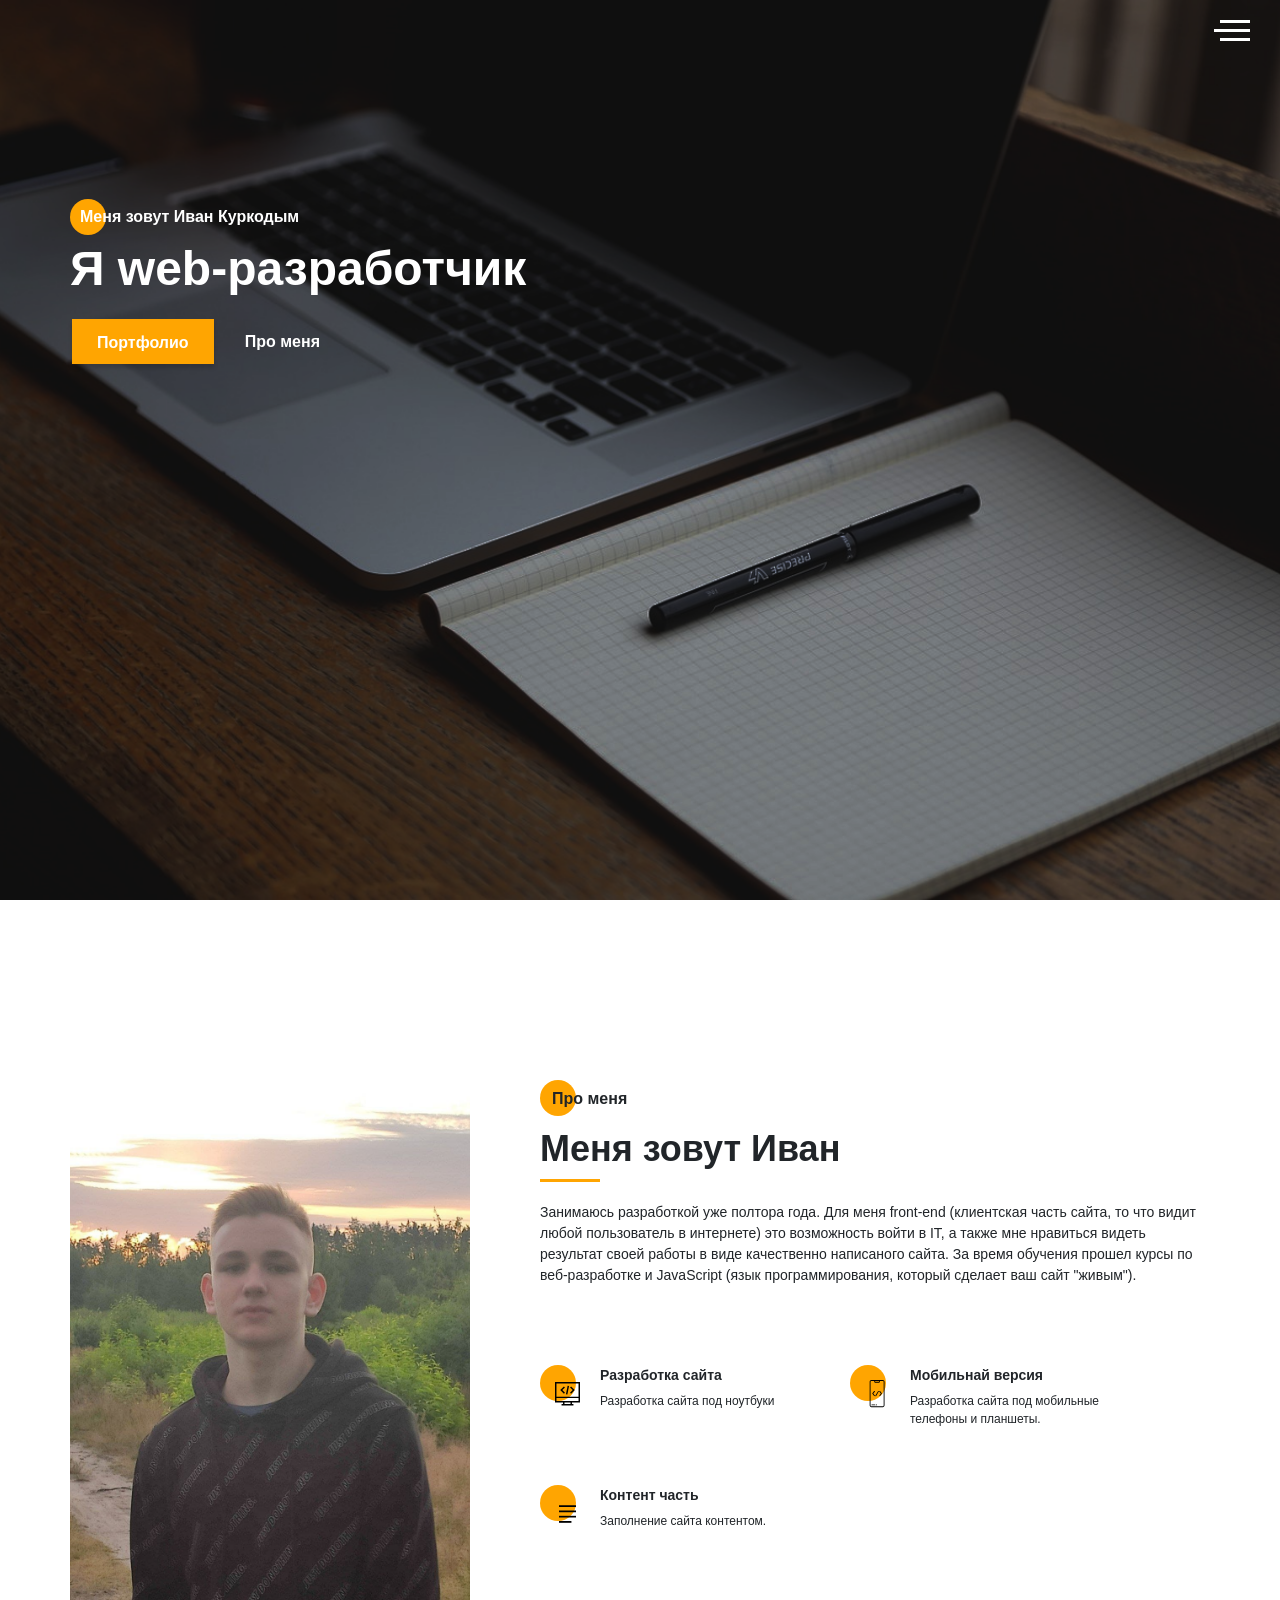
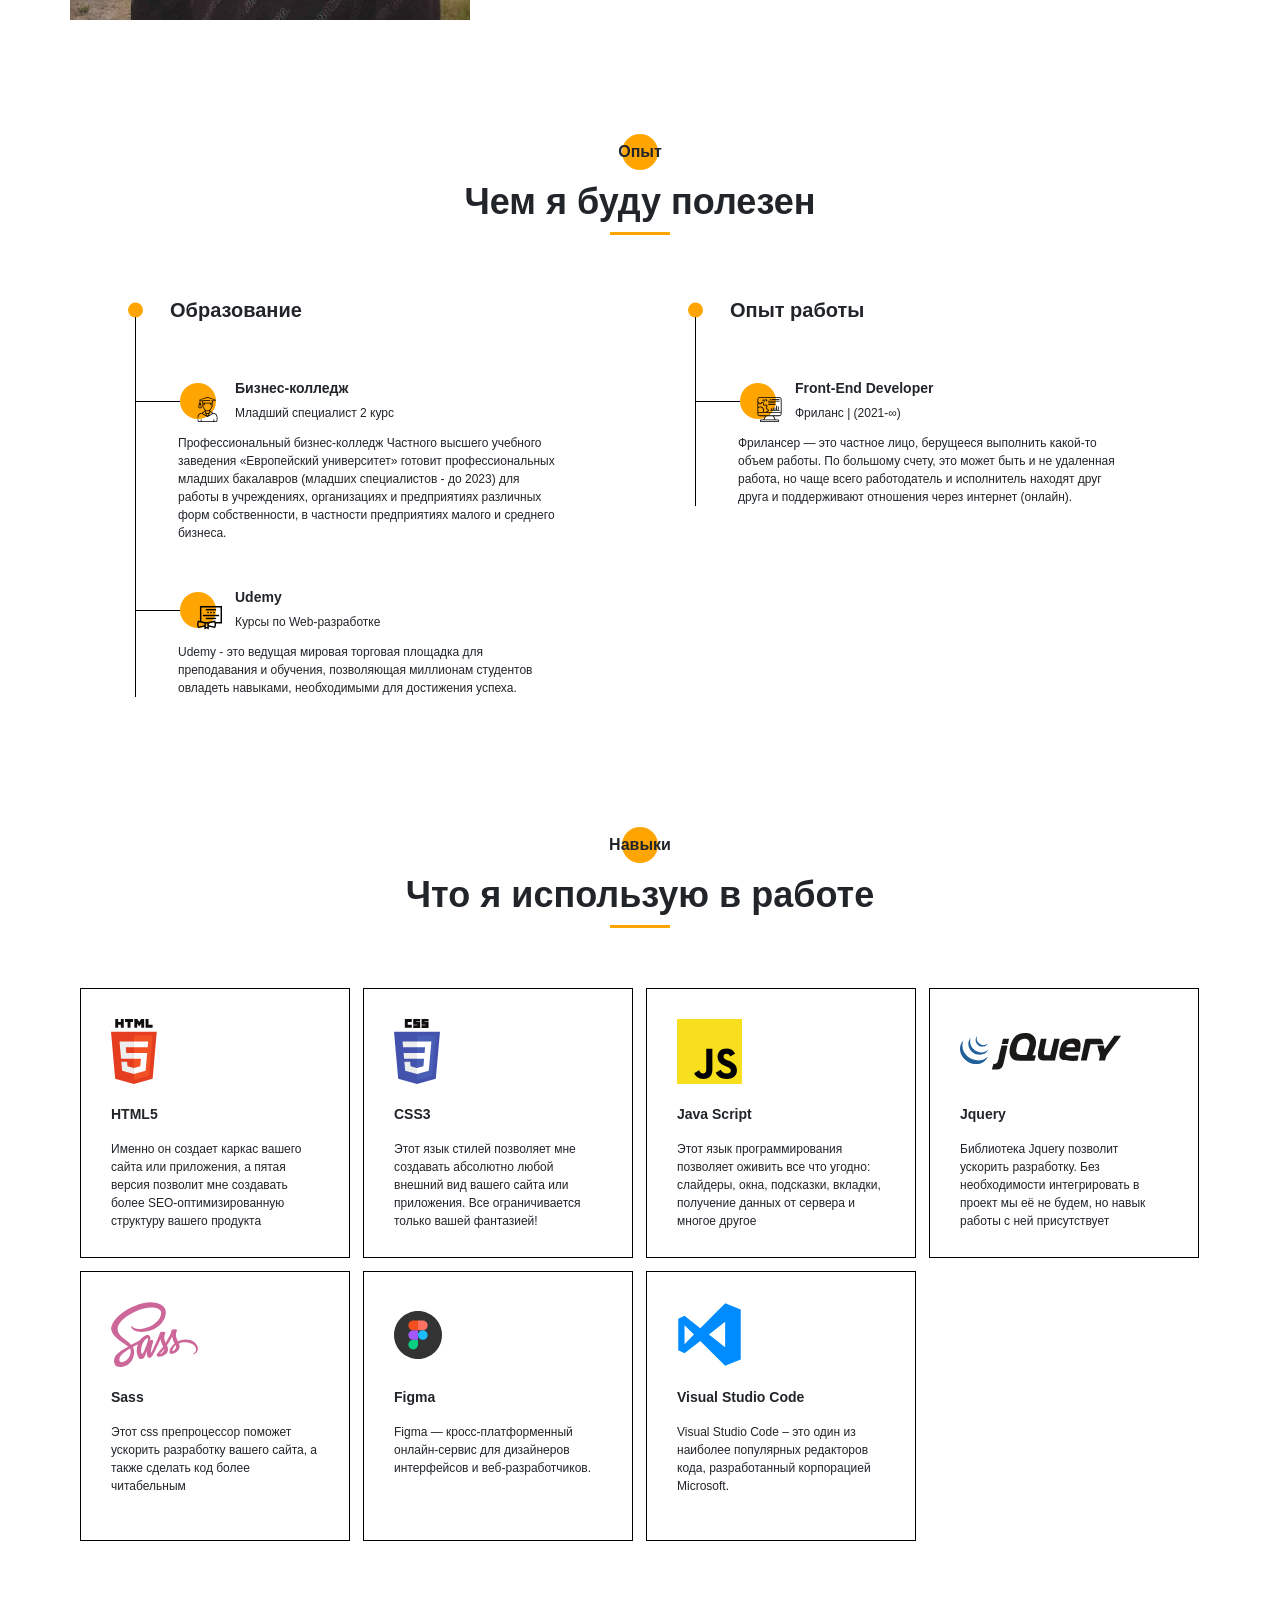
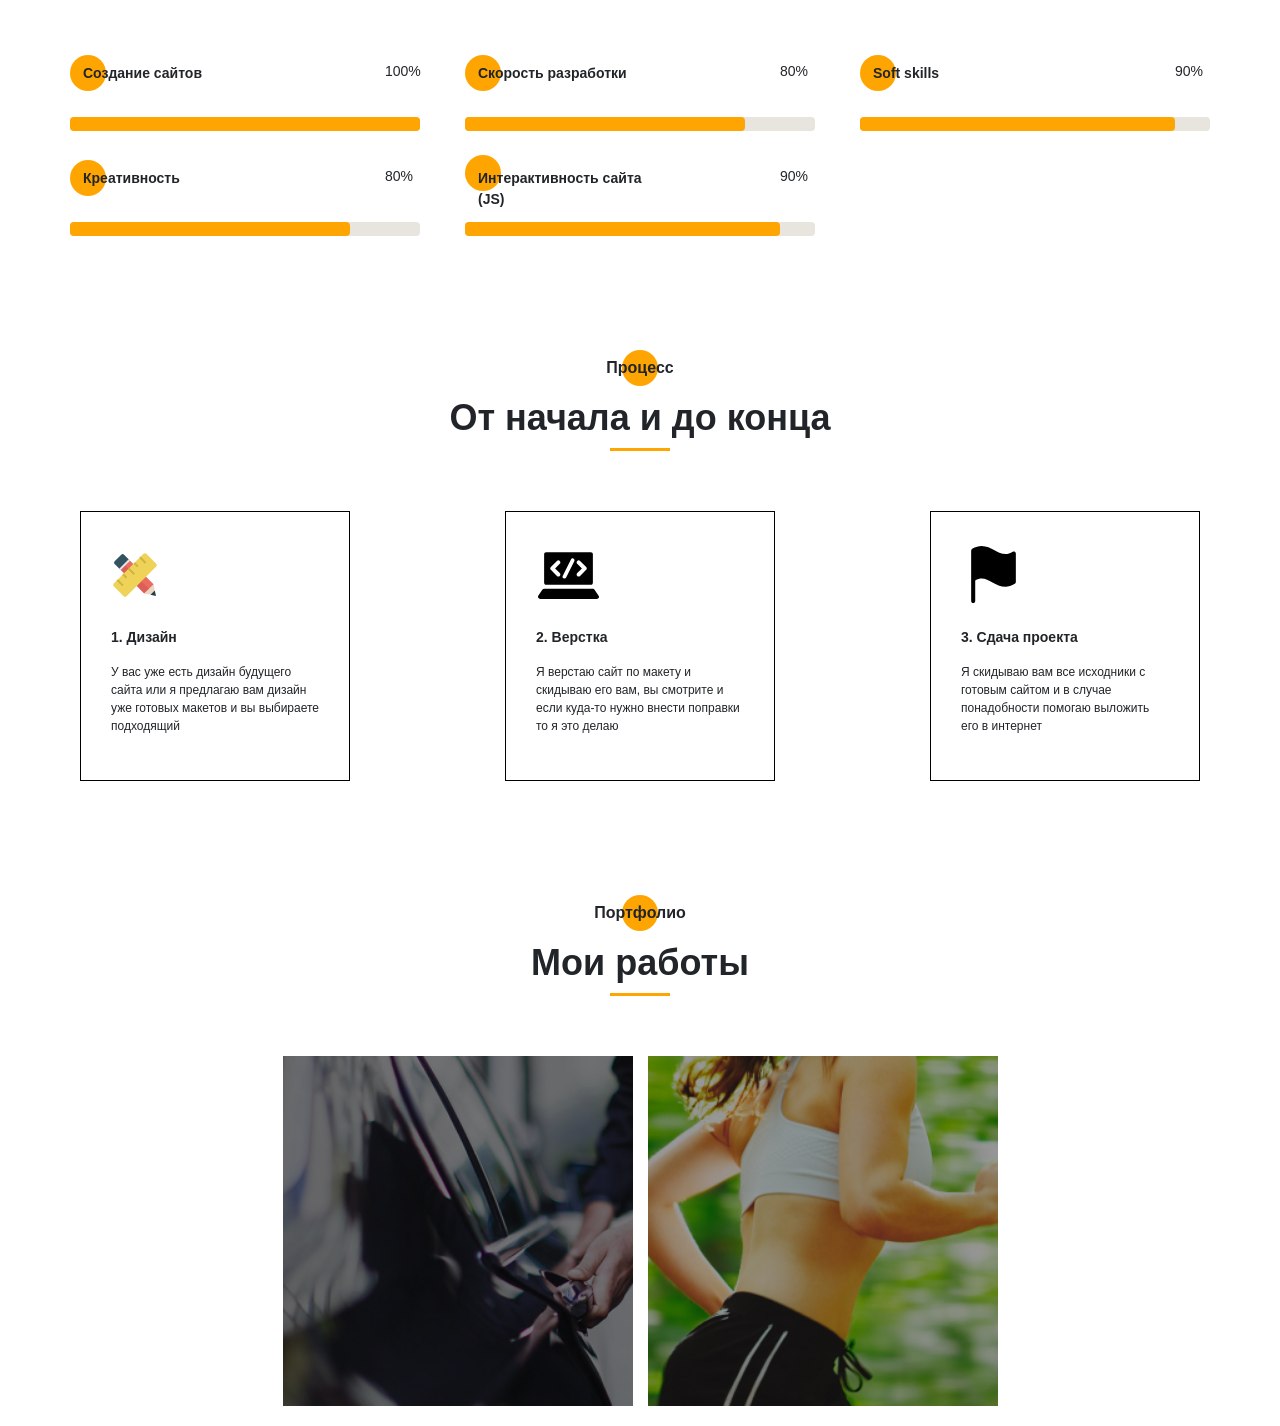
==== index.html @ 263c932f "first commit" ====
<!DOCTYPE html><html lang="ru"><head><meta charset="UTF-8"><meta name="viewport" content="width=device-width,initial-scale=1"><meta http-equiv="X-UA-Compatible" content="ie=edge"><title>Portfolio</title><meta name="title" content="Мое портфолио"><meta name="description" content="Здесь вы сможете ознакомиться с моими работами и узнать больше обо мне"><!-- Open Graph / Facebook --><!-- <meta property="og:type" content="website">
    <meta property="og:url" content="https://metatags.io/">
    <meta property="og:title" content="Мое портфолио">
    <meta property="og:description" content="Здесь вы сможете ознакомиться с моими работами и узнать больше обо мне">
    <meta property="og:image" content="https://metatags.io/assets/meta-tags-16a33a6a8531e519cc0936fbba0ad904e52d35f34a46c97a2c9f6f7dd7d336f2.png"> --><!-- Twitter --><!-- <meta property="twitter:card" content="summary_large_image">
    <meta property="twitter:url" content="https://metatags.io/">
    <meta property="twitter:title" content="Мое портфолио">
    <meta property="twitter:description" content="Здесь вы сможете ознакомиться с моими работами и узнать больше обо мне">
    <meta property="twitter:image" content="https://metatags.io/assets/meta-tags-16a33a6a8531e519cc0936fbba0ad904e52d35f34a46c97a2c9f6f7dd7d336f2.png"> --><!-- Favicon  --><!-- <link rel="apple-touch-icon" sizes="57x57" href="icons/favicon//apple-icon-57x57.png">
    <link rel="apple-touch-icon" sizes="60x60" href="icons/favicon//apple-icon-60x60.png">
    <link rel="apple-touch-icon" sizes="72x72" href="icons/favicon//apple-icon-72x72.png">
    <link rel="apple-touch-icon" sizes="76x76" href="icons/favicon//apple-icon-76x76.png">
    <link rel="apple-touch-icon" sizes="114x114" href="icons/favicon//apple-icon-114x114.png">
    <link rel="apple-touch-icon" sizes="120x120" href="icons/favicon//apple-icon-120x120.png">
    <link rel="apple-touch-icon" sizes="144x144" href="icons/favicon//apple-icon-144x144.png">
    <link rel="apple-touch-icon" sizes="152x152" href="icons/favicon//apple-icon-152x152.png">
    <link rel="apple-touch-icon" sizes="180x180" href="icons/favicon//apple-icon-180x180.png">
    <link rel="icon" type="image/png" sizes="192x192"  href="icons/favicon//android-icon-192x192.png">
    <link rel="icon" type="image/png" sizes="32x32" href="icons/favicon//favicon-32x32.png">
    <link rel="icon" type="image/png" sizes="96x96" href="icons/favicon//favicon-96x96.png">
    <link rel="icon" type="image/png" sizes="16x16" href="icons/favicon//favicon-16x16.png">
    <link rel="manifest" href="icons/favicon//manifest.json">
    <meta name="msapplication-TileColor" content="#ffffff">
    <meta name="msapplication-TileImage" content="icons/favicon//ms-icon-144x144.png">
    <meta name="theme-color" content="#ffffff"> --><link rel="stylesheet" href="css/style.min.css"></head><body><aside class="sidepanel"><a href="tg://resolve?domain=Vanyabr" class="sidepanel__link"><img src="icons/social/telegram.svg" alt="telegram"></a><a href="https://www.instagram.com/vanyakurkodim/" class="sidepanel__link"><img src="icons/social/instagram_straight.svg" alt="instagram"></a><a href="https://github.com/vanyakurkodym" class="sidepanel__link"><img src="icons/social/github_straight.svg" alt="github"></a><div class="sidepanel__divider"></div><div class="sidepanel__text"><span>Социальные сети</span></div></aside><div class="menu"><div class="menu__block"><div class="menu__close"><svg width="29" height="30" viewBox="0 0 29 30" fill="none" xmlns="http://www.w3.org/2000/svg"><path d="M17.1568 14.5231L28.4489 3.23075C29.1837 2.49623 29.1837 1.30861 28.4489 0.574085C27.7144 -0.160437 26.5267 -0.160437 25.7922 0.574085L14.4998 11.8665L3.20781 0.574085C2.47295 -0.160437 1.28567 -0.160437 0.551149 0.574085C-0.183716 1.30861 -0.183716 2.49623 0.551149 3.23075L11.8432 14.5231L0.551149 25.8155C-0.183716 26.55 -0.183716 27.7376 0.551149 28.4721C0.917206 28.8385 1.39852 29.0226 1.87948 29.0226C2.36045 29.0226 2.84141 28.8385 3.20781 28.4721L14.4998 17.1798L25.7922 28.4721C26.1586 28.8385 26.6396 29.0226 27.1205 29.0226C27.6015 29.0226 28.0825 28.8385 28.4489 28.4721C29.1837 27.7376 29.1837 26.55 28.4489 25.8155L17.1568 14.5231Z" fill="black"/></svg></div><nav><ul class="menu__list"><li class="menu__link"><a href="#about">ПРО МЕНЯ</a></li><li class="menu__link"><a href="#resume">МОЙ ОПЫТ</a></li><li class="menu__link"><a href="#skills">МОИ НАВЫКИ</a></li><li class="menu__link"><a href="#portfolio">МОИ РАБОТЫ</a></li><li class="menu__link"><a href="#process">ПРОЦЕСС</a></li><!-- <li class="menu__link"><a href="#price">ПРАЙС-ЛИСТ</a></li> --><li class="menu__link"><a href="#contacts">КОНТАКТЫ</a></li></ul></nav><div class="menu__social"><a href="https://github.com/vanyakurkodym"><svg width="30" height="30" viewBox="0 0 20 19" fill="none" xmlns="http://www.w3.org/2000/svg"><path d="M10 0C4.475 0 0 4.36167 0 9.74107C0 14.0457 2.865 17.6962 6.8375 18.9832C7.3375 19.0749 7.52083 18.7734 7.52083 18.5148C7.52083 18.2835 7.5125 17.6706 7.50833 16.8585C4.72667 17.4459 4.14 15.5517 4.14 15.5517C3.685 14.4274 3.0275 14.1267 3.0275 14.1267C2.12167 13.5228 3.0975 13.5352 3.0975 13.5352C4.10167 13.603 4.62917 14.5389 4.62917 14.5389C5.52083 16.0283 6.97 15.5979 7.54167 15.3493C7.63167 14.719 7.88917 14.2903 8.175 14.0466C5.95417 13.8029 3.62 12.9652 3.62 9.23304C3.62 8.16988 4.0075 7.30085 4.64917 6.61934C4.53667 6.37317 4.19917 5.3827 4.73667 4.04116C4.73667 4.04116 5.57417 3.78012 7.48667 5.03988C8.28667 4.82345 9.13667 4.71606 9.98667 4.7111C10.8367 4.71606 11.6867 4.82345 12.4867 5.03988C14.3867 3.78012 15.2242 4.04116 15.2242 4.04116C15.7617 5.3827 15.4242 6.37317 15.3242 6.61934C15.9617 7.30085 16.3492 8.16988 16.3492 9.23304C16.3492 12.9752 14.0117 13.7987 11.7867 14.0383C12.1367 14.3307 12.4617 14.928 12.4617 15.8408C12.4617 17.1444 12.4492 18.1918 12.4492 18.5082C12.4492 18.7635 12.6242 19.0683 13.1367 18.9708C17.1375 17.692 20 14.0391 20 9.74107C20 4.36167 15.5225 0 10 0Z" fill="#212121"/></svg> </a><a href="https://www.instagram.com/vanyakurkodim/"><svg width="30" height="30" viewBox="0 0 20 20" fill="none" xmlns="http://www.w3.org/2000/svg"><path d="M13.7495 0L6.24951 0C2.79826 0 -0.000488281 2.79875 -0.000488281 6.25L-0.000488281 13.75C-0.000488281 17.2013 2.79826 20 6.24951 20L13.7495 20C17.2008 20 19.9995 17.2013 19.9995 13.75L19.9995 6.25C19.9995 2.79875 17.2008 0 13.7495 0ZM18.1245 13.75C18.1245 16.1625 16.162 18.125 13.7495 18.125L6.24951 18.125C3.83701 18.125 1.87451 16.1625 1.87451 13.75L1.87451 6.25C1.87451 3.8375 3.83701 1.875 6.24951 1.875L13.7495 1.875C16.162 1.875 18.1245 3.8375 18.1245 6.25L18.1245 13.75Z" fill="black"/><path d="M9.99951 5C7.23826 5 4.99951 7.23875 4.99951 10C4.99951 12.7613 7.23826 15 9.99951 15C12.7608 15 14.9995 12.7613 14.9995 10C14.9995 7.23875 12.7608 5 9.99951 5ZM9.99951 13.125C8.27701 13.125 6.87451 11.7225 6.87451 10C6.87451 8.27625 8.27701 6.875 9.99951 6.875C11.722 6.875 13.1245 8.27625 13.1245 10C13.1245 11.7225 11.722 13.125 9.99951 13.125Z" fill="black"/><path d="M15.3745 5.29123C15.7425 5.29123 16.0408 4.99295 16.0408 4.62499C16.0408 4.25703 15.7425 3.95874 15.3745 3.95874C15.0065 3.95874 14.7083 4.25703 14.7083 4.62499C14.7083 4.99295 15.0065 5.29123 15.3745 5.29123Z" fill="black"/></svg> </a><a href="tg://resolve?domain=Vanyabr"><img src="icons/social/telegram.svg" alt=""></a></div></div><div class="menu__overlay"></div></div><section class="promo"><div class="hamburger"><span></span> <span class="long"></span> <span></span></div><div class="container"><div class="title title_fz16 promo__subtitle">Меня зовут Иван Куркодым</div><h1 class="title title_fz48 promo__title">Я web-разработчик</h1><div class="promo__btns"><a href="#" class="promo__link btn">Портфолио</a> <a href="#about" class="promo__link">Про меня</a></div></div></section><section class="about wow animate__animated animate__fadeIn animate__slow" id="about"><div class="container"><div class="about__wrapper"><div class="about__photo"><img src="img/me.jpg" alt="photo"></div><div class="about__descr"><h2 class="title title_fz16 about__title">Про меня</h2><div class="title title_fz36 about__subtitle">Меня зовут Иван</div><div class="divider"></div><p class="about__text">Занимаюсь разработкой уже полтора года. Для меня front-end (клиентская часть сайта, то что видит любой пользователь в интернете) это возможность войти в IT, а также мне нравиться видеть результат своей работы в виде качественно написаного сайта. За время обучения прошел курсы по веб-разработке и JavaScript (язык программирования, который сделает ваш сайт "живым").</p></div><div class="about__skills"><div class="about__skills-item"><div class="about__skills-circle"><img src="icons/about_me/web_development.svg" alt="web-dev"></div><div><div class="title title_fz14">Разработка сайта</div><div class="about__skills-text">Разработка сайта под ноутбуки</div></div></div><div class="about__skills-item"><div class="about__skills-circle"><img src="icons/about_me/mobile_dev.svg" alt="mobile-dev"></div><div><div class="title title_fz14">Мобильнай версия</div><div class="about__skills-text">Разработка сайта под мобильные телефоны и планшеты.</div></div></div><div class="about__skills-item"><div class="about__skills-circle"><img src="icons//about_me/text.png" alt="mobile-dev"></div><div><div class="title title_fz14">Контент часть</div><div class="about__skills-text">Заполнение сайта контентом.</div></div></div></div></div></div></section><section class="resume wow animate__animated animate__fadeIn animate__slow" id="resume"><div class="container"><h2 class="title title_fz16 title__section-title">Опыт</h2><div class="title title_fz36 title__section-subtitle">Чем я буду полезен</div><div class="divider"></div><div class="resume__wrapper"><div class="resume__column"><h3 class="title title_fz20 resume__column-title">Образование</h3><ul><li><div class="resume__item"><div class="resume__item-head"><div class="resume__item-icon"><img src="icons/experience/university.svg" alt="university"></div><h4 class="title title_fz14">Бизнес-колледж</h4><div class="resume__item-location">Младший специалист 2 курс</div></div><div class="resume__item-body">Профессиональный бизнес-колледж Частного высшего учебного заведения «Европейский университет» готовит профессиональных младших бакалавров (младших специалистов - до 2023) для работы в учреждениях, организациях и предприятиях различных форм собственности, в частности предприятиях малого и среднего бизнеса.</div></div></li><li><div class="resume__item"><div class="resume__item-head"><div class="resume__item-icon"><img src="icons/experience/courses.svg" alt="courses"></div><h4 class="title title_fz14">Udemy</h4><div class="resume__item-location">Курсы по Web-разработке</div></div><div class="resume__item-body">Udemy - это ведущая мировая торговая площадка для преподавания и обучения, позволяющая миллионам студентов овладеть навыками, необходимыми для достижения успеха.</div></div></li></ul></div><div class="resume__column"><h3 class="title title_fz20 resume__column-title">Опыт работы</h3><ul><li><div class="resume__item"><div class="resume__item-head"><div class="resume__item-icon"><img src="icons/experience/developer.svg" alt="developer"></div><h4 class="title title_fz14">Front-End Developer</h4><div class="resume__item-location">Фриланс | (2021-∞)</div></div><div class="resume__item-body">Фрилансер — это частное лицо, берущееся выполнить какой-то объем работы. По большому счету, это может быть и не удаленная работа, но чаще всего работодатель и исполнитель находят друг друга и поддерживают отношения через интернет (онлайн).</div></div></li><li></li></ul></div></div></div></section><section class="skills" id="skills"><div class="container"><h2 class="title title_fz16 title__section-title">Навыки</h2><div class="title title_fz36 title__section-subtitle">Что я использую в работе</div><div class="divider"></div><div class="skills__items"><div class="skills__item wow animate__animated animate__fadeIn animate__slow"><div class="skills__item-img"><img src="icons/skills/html5.svg" alt="html5"></div><h3 class="title title_fz14">HTML5</h3><p>Именно он создает каркас вашего сайта или приложения, а пятая версия позволит мне создавать более SEO-оптимизированную структуру вашего продукта</p></div><div class="skills__item wow animate__animated animate__fadeIn animate__slow"><div class="skills__item-img"><img src="icons/skills/css3.svg" alt="css3"></div><h3 class="title title_fz14">CSS3</h3><p>Этот язык стилей позволяет мне создавать абсолютно любой внешний вид вашего сайта или приложения. Все ограничивается только вашей фантазией!</p></div><div class="skills__item wow animate__animated animate__fadeIn animate__slow"><div class="skills__item-img"><img src="icons/skills/js.svg" alt="java script"></div><h3 class="title title_fz14">Java Script</h3><p>Этот язык программирования позволяет оживить все что угодно: слайдеры, окна, подсказки, вкладки, получение данных от сервера и многое другое</p></div><div class="skills__item wow animate__animated animate__fadeIn animate__slow"><div class="skills__item-img"><img src="icons/skills/jquery.svg" alt="Jquery"></div><h3 class="title title_fz14">Jquery</h3><p>Библиотека Jquery позволит ускорить разработку. Без необходимости интегрировать в проект мы её не будем, но навык работы с ней присутствует</p></div><div class="skills__item wow animate__animated animate__fadeIn animate__slow"><div class="skills__item-img"><img src="icons/skills/sass.svg" alt="sass"></div><h3 class="title title_fz14">Sass</h3><p>Этот css препроцессор поможет ускорить разработку вашего сайта, а также сделать код более читабельным</p></div><div class="skills__item wow animate__animated animate__fadeIn animate__slow"><div class="skills__item-img"><img src="icons/skills/figma.svg" alt="figma"></div><h3 class="title title_fz14">Figma</h3><p>Figma — кросс-платформенный онлайн-сервис для дизайнеров интерфейсов и веб-разработчиков.</p></div><div class="skills__item wow animate__animated animate__fadeIn animate__slow"><div class="skills__item-img"><img src="icons/skills/visualStudio.svg" alt="visualStudioCode"></div><h3 class="title title_fz14">Visual Studio Code</h3><p>Visual Studio Code – это один из наиболее популярных редакторов кода, разработанный корпорацией Microsoft.</p></div></div><div class="skills__ratings"><div class="skills__ratings-item wow animate__animated animate__fadeInUp animate__slow"><div class="title title_fz14 skills__ratings-title">Создание сайтов</div><div class="skills__ratings-counter">100%</div><div class="skills__ratings-line"><span></span></div></div><div class="skills__ratings-item wow animate__animated animate__fadeInUp animate__slow"><div class="title title_fz14 skills__ratings-title">Скорость разработки</div><div class="skills__ratings-counter">80%</div><div class="skills__ratings-line"><span></span></div></div><div class="skills__ratings-item wow animate__animated animate__fadeInUp animate__slow"><div class="title title_fz14 skills__ratings-title">Soft skills</div><div class="skills__ratings-counter">90%</div><div class="skills__ratings-line"><span></span></div></div><div class="skills__ratings-item wow animate__animated animate__fadeInUp animate__slow"><div class="title title_fz14 skills__ratings-title">Креативность</div><div class="skills__ratings-counter">80%</div><div class="skills__ratings-line"><span></span></div></div><div class="skills__ratings-item wow animate__animated animate__fadeInUp animate__slow"><div class="title title_fz14 skills__ratings-title">Интерактивность сайта (JS)</div><div class="skills__ratings-counter">90%</div><div class="skills__ratings-line"><span></span></div></div></div></div></section><section class="process" id="process"><div class="container"><h2 class="title title_fz16 title__section-title">Процесс</h2><div class="title title_fz36 title__section-subtitle">От начала и до конца</div><div class="divider"></div><div class="process__items"><div class="process__item wow animate__animated animate__fadeIn animate__slow"><div class="process__item-img"><img src="icons/process/design.svg" alt="design"></div><h3 class="title title_fz14">1. Дизайн</h3><p>У вас уже есть дизайн будущего сайта или я предлагаю вам дизайн уже готовых макетов и вы выбираете подходящий</p></div><div class="process__item wow animate__animated animate__fadeIn animate__slow"><div class="process__item-img"><img src="icons/process/code.svg" alt="code"></div><h3 class="title title_fz14">2. Верстка</h3><p>Я верстаю сайт по макету и скидываю его вам, вы смотрите и если куда-то нужно внести поправки то я это делаю</p></div><div class="process__item wow animate__animated animate__fadeIn animate__slow"><div class="process__item-img"><img src="icons/process/finish.svg" alt="design"></div><h3 class="title title_fz14">3. Сдача проекта</h3><p>Я скидываю вам все исходники с готовым сайтом и в случае понадобности помогаю выложить его в интернет</p></div></div></div></section><section class="portfolio" id="portfolio"><div class="container"><h2 class="title title_fz16 title__section-title">Портфолио</h2><div class="title title_fz36 title__section-subtitle">Мои работы</div><div class="divider"></div><div class="portfolio__wrapper"><a href="projects/uber/" class="portfolio__item wow animate__animated animate__fadeIn animate__slow"><img src="img/works/uber.jpg" alt="uber"> </a><a href="projects/pulse/" class="portfolio__item wow animate__animated animate__fadeIn animate__slow"><img src="img/works/pulse.jpg" alt="pulse"> </a><!-- <a href="#" class="portfolio__item">
                    <img src="img/works/bread.jpg" alt="test">
                </a>
                <a href="#" class="portfolio__item vertical">
                    <img src="img/works/plans.jpg" alt="test">
                </a>
                <a href="#" class="portfolio__item">
                    <img src="img/works/ipad.jpg" alt="test">
                </a>
                <a href="#" class="portfolio__item horizonal">
                    <img src="img/works/mac.jpg" alt="test">
                </a> --></div></div></section><!-- <section class="price" id="price">
        <div class="container">
            <h2 class="title title_fz16 title__section-title">Прайс-лист</h2>
            <div class="divider"></div>
    
            <div class="price__wrapper">
                <div class="price__item  wow animate__animated animate__fadeInUp animate__slow">
                    <div class="price__type">Сайт визитка</div>
                    <div class="price__count">от 1400 грн.</div>
                    <div class="price__descr">
                        Одностраничный сайт для презентации частного лица
                    </div>
                </div>
                <div class="price__item  wow animate__animated animate__fadeInUp animate__slow">
                    <div class="price__type">Landing-page</div>
                    <div class="price__count">от 1900 грн.</div>
                    <div class="price__descr">
                        Одностраничный сайт для презентации услуг/товаров/...
                    </div>
                </div>
                <div class="price__item  wow animate__animated animate__fadeInUp animate__slow">
                    <div class="price__type">Доработка сайта</div>
                    <div class="price__count">индивидуально</div>
                    <div class="price__descr">
                        Доработка сайта или его рефакторинг
                    </div>
                </div>
                <div class="price__item  wow animate__animated animate__fadeInUp animate__slow">
                    <div class="price__type">Корпоративный сайт</div>
                    <div class="price__count">от 5000 грн.</div>
                    <div class="price__descr">
                        Сайт для вашего бизнеса или компании
                    </div>
                </div>
            </div>
        </div>
    </section> --><!-- <section class="contacts">
        <div class="container">
            <div class="contacts__wrapper" id="contacts">
                <div class="contacts__photo  wow animate__animated animate__fadeIn animate__slow">
                    <img src="img/me.jpg" alt="photo">
                </div>
                <div class="contacts__descr  wow animate__animated animate__fadeIn animate__slow">
                    <h2 class="title title_fz16 contacts__title">Контакты</h2>
                    <div class="title title_fz36 contacts__subtitle">Свяжитесь со мной</div>
                    <div class="divider"></div>

                    <div class="title title_fz14 contacts__text">
                        Любым удобным для вас способом:
                    </div>
                    <div class="contacts__social">
                        <a href="https://github.com/vanyakurkodym" class="contacts__link">
                            <img src="icons/social/github_straight.svg" alt="github">
                        </a>
                        <a href="tg://resolve?domain=Vanyabr" class="contacts__link">
                            <img src="icons/social/telegram.svg" alt="telegram">
                        </a>
                        <a href="https://www.instagram.com/vanyakurkodim/" class="contacts__link">
                            <img src="icons/social/instagram_straight.svg" alt="instagram">
                        </a>
                    </div>
                    <div class="title title_fz14 contacts__text">
                        Или оставьте ваши данные и я сам вам напишу:
                    </div>

                    <form action="#" class="contacts__form">
                        <div class="contacts__input">
                            <input name="name" id="name" type="text" required>
                            <label for="name">Ваше имя</label>
                        </div>
                        <div class="contacts__input">
                            <input name="email" id="email" type="email" required>
                            <label for="email">Ваша почта</label>
                        </div>

                        <div class="contacts__textarea">
                            <textarea name="descr" id="descr"></textarea>
                            <label for="text">Ваше сообщение</label>
                        </div>
                        <div class="contacts__triggers">
                            <button class="contacts__btn btn">Отправить сообщение</button>
                            <div class="contacts__policy">
                                <input required type="checkbox">
                                <span>Я согласен(а) с <a href="/policy.html">политикой конфиденциальности</a></span>
                            </div>
                        </div>
                    </form>
                </div>
            </div>
        </div>
    </section> --><script src="https://code.jquery.com/jquery-3.6.0.min.js"></script><script src="js/wow.min.js"></script><script src="js/script.js"></script></body></html>
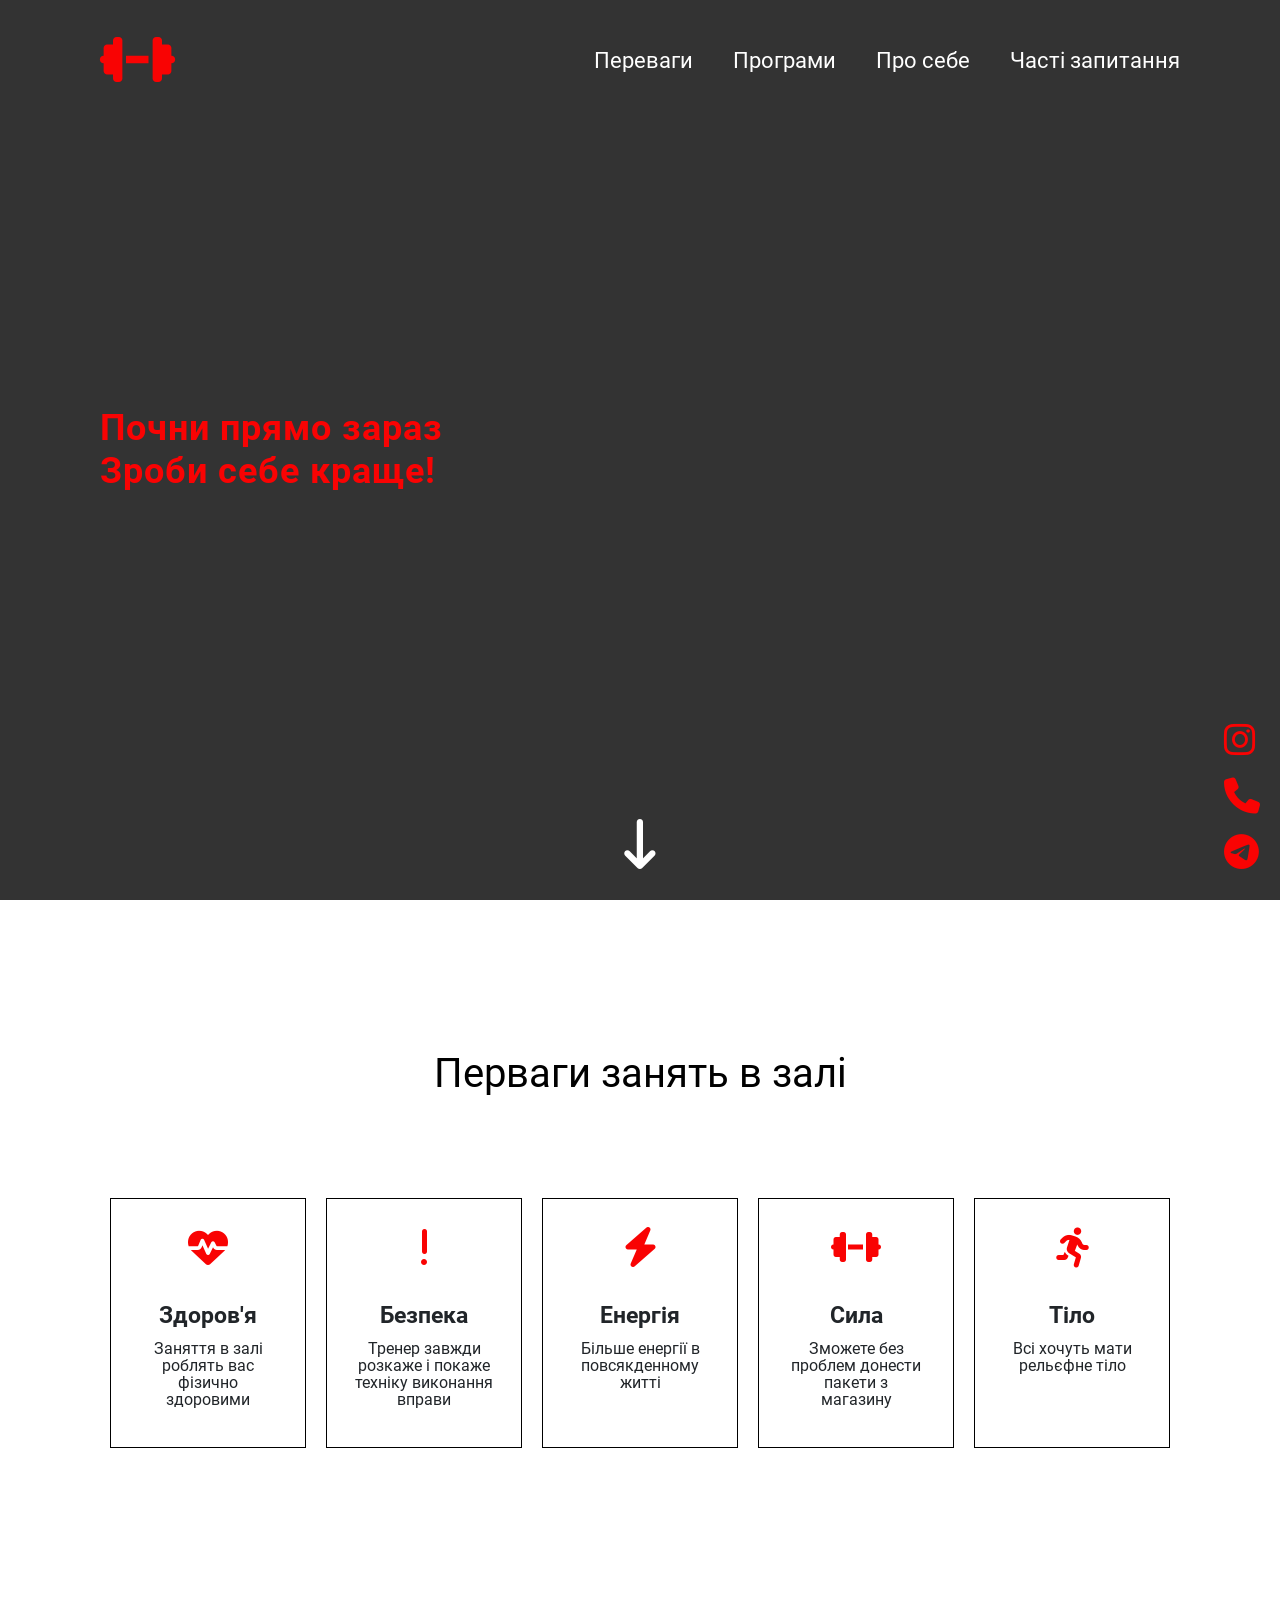
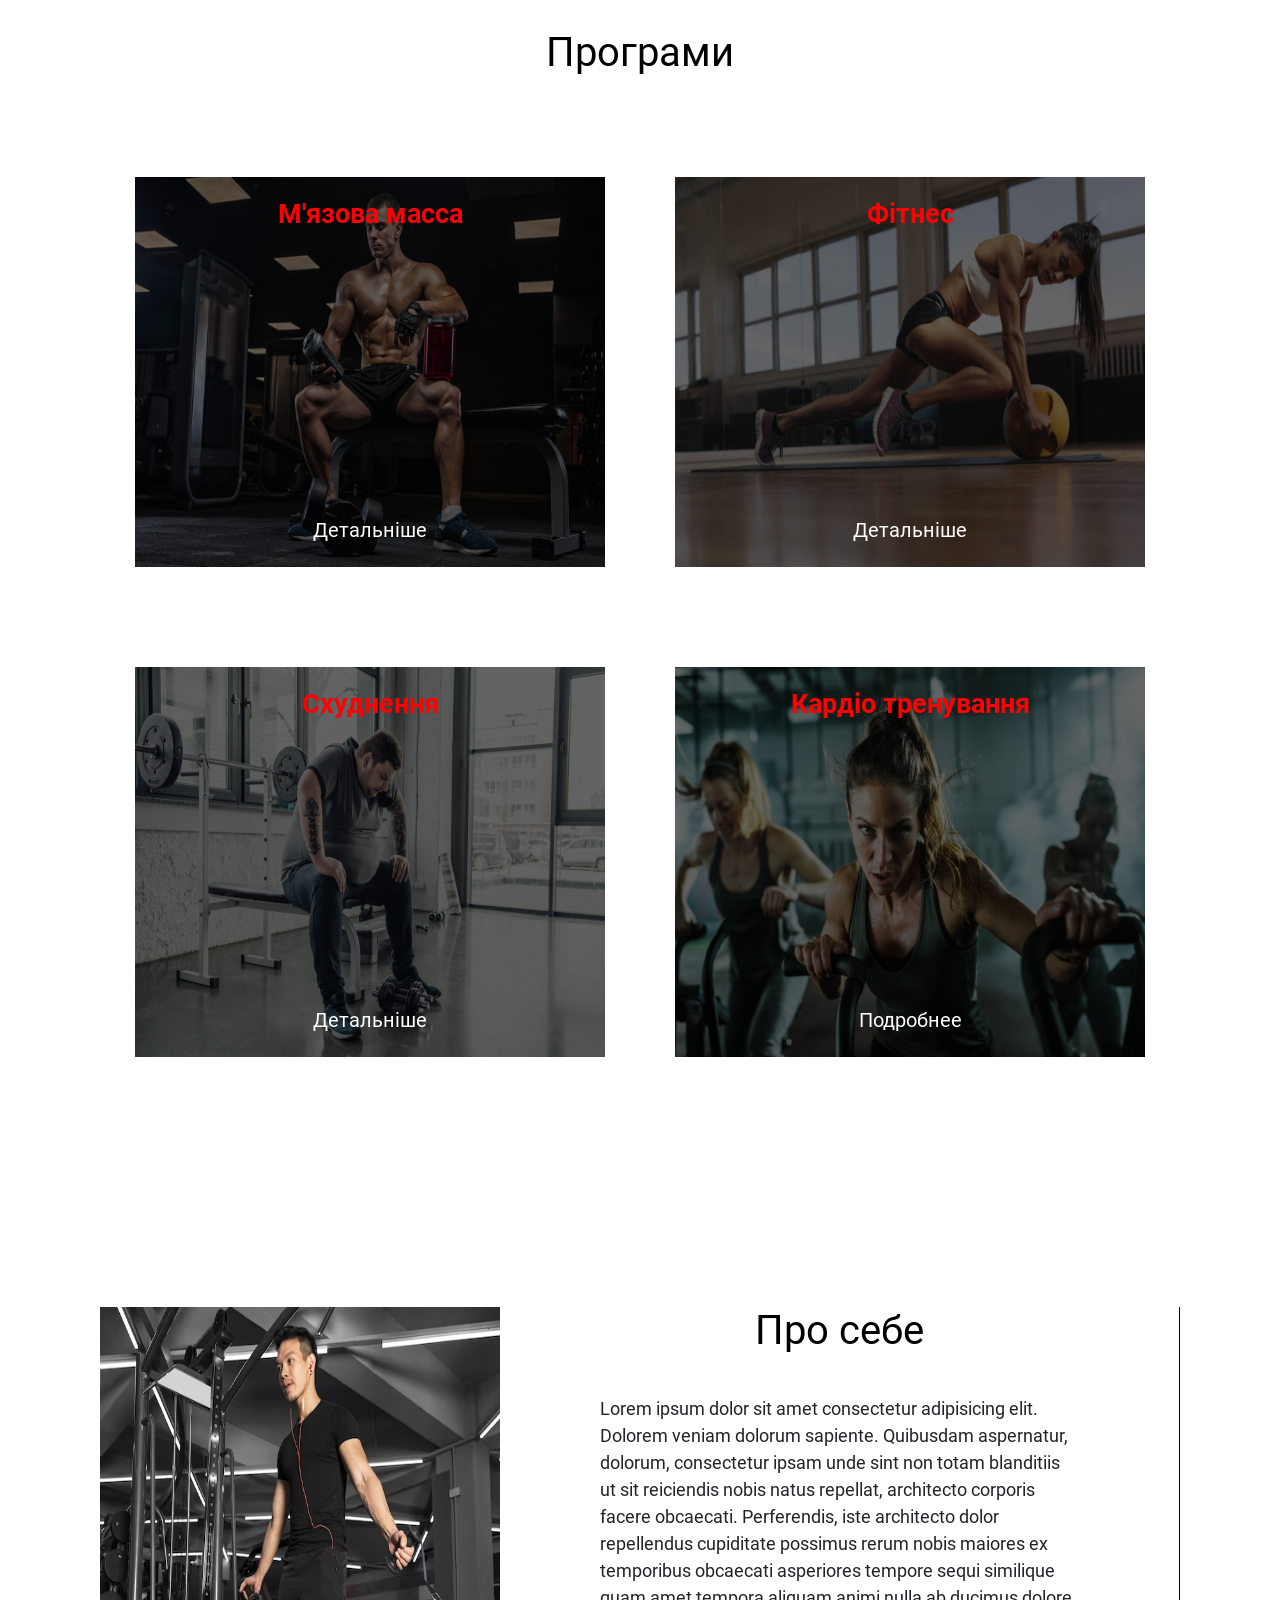
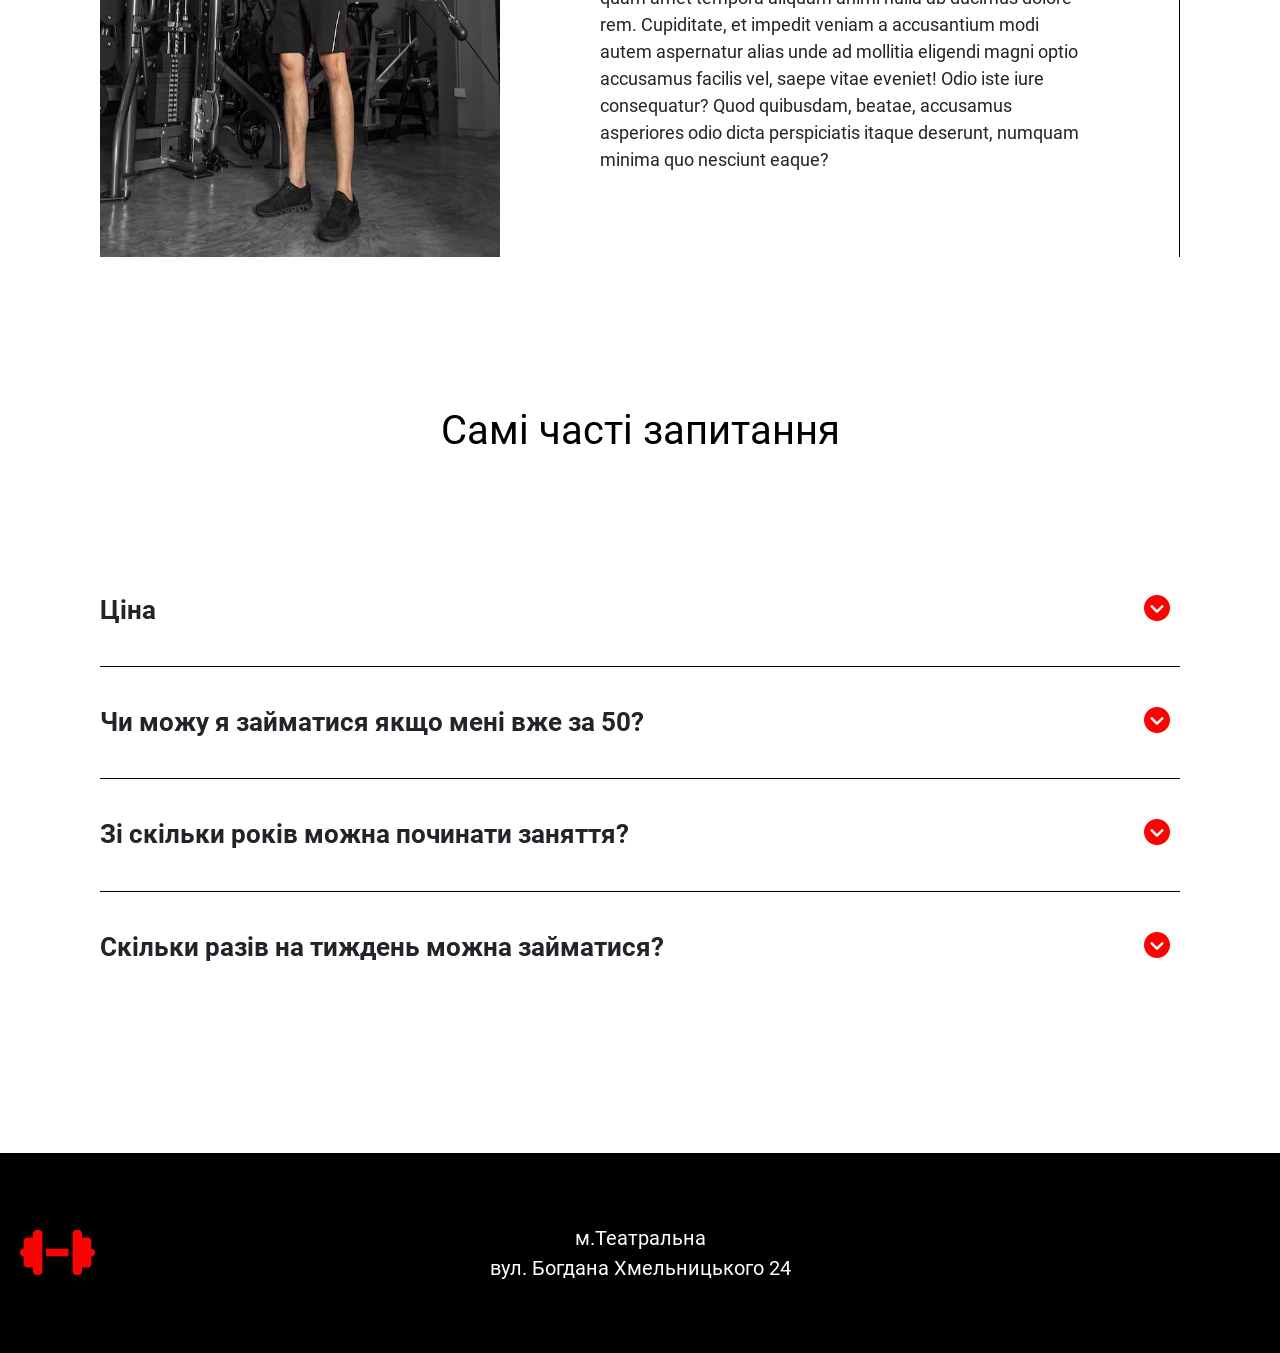
==== commit c65a7d51: "Add files via upload" ====
--- a/index.html
+++ b/index.html
@@ -1,126 +1,25 @@
-<!DOCTYPE html><html lang="ru"><head><meta charset="UTF-8"><meta name="viewport" content="width=device-width,initial-scale=1"><meta http-equiv="X-UA-Compatible" content="ie=edge"><title>Portfolio</title><meta name="title" content="Мое портфолио"><meta name="description" content="Здесь вы сможете ознакомиться с моими работами и узнать больше обо мне"><!-- Open Graph / Facebook --><!-- <meta property="og:type" content="website">
-    <meta property="og:url" content="https://metatags.io/">
-    <meta property="og:title" content="Мое портфолио">
-    <meta property="og:description" content="Здесь вы сможете ознакомиться с моими работами и узнать больше обо мне">
-    <meta property="og:image" content="https://metatags.io/assets/meta-tags-16a33a6a8531e519cc0936fbba0ad904e52d35f34a46c97a2c9f6f7dd7d336f2.png"> --><!-- Twitter --><!-- <meta property="twitter:card" content="summary_large_image">
-    <meta property="twitter:url" content="https://metatags.io/">
-    <meta property="twitter:title" content="Мое портфолио">
-    <meta property="twitter:description" content="Здесь вы сможете ознакомиться с моими работами и узнать больше обо мне">
-    <meta property="twitter:image" content="https://metatags.io/assets/meta-tags-16a33a6a8531e519cc0936fbba0ad904e52d35f34a46c97a2c9f6f7dd7d336f2.png"> --><!-- Favicon  --><!-- <link rel="apple-touch-icon" sizes="57x57" href="icons/favicon//apple-icon-57x57.png">
-    <link rel="apple-touch-icon" sizes="60x60" href="icons/favicon//apple-icon-60x60.png">
-    <link rel="apple-touch-icon" sizes="72x72" href="icons/favicon//apple-icon-72x72.png">
-    <link rel="apple-touch-icon" sizes="76x76" href="icons/favicon//apple-icon-76x76.png">
-    <link rel="apple-touch-icon" sizes="114x114" href="icons/favicon//apple-icon-114x114.png">
-    <link rel="apple-touch-icon" sizes="120x120" href="icons/favicon//apple-icon-120x120.png">
-    <link rel="apple-touch-icon" sizes="144x144" href="icons/favicon//apple-icon-144x144.png">
-    <link rel="apple-touch-icon" sizes="152x152" href="icons/favicon//apple-icon-152x152.png">
-    <link rel="apple-touch-icon" sizes="180x180" href="icons/favicon//apple-icon-180x180.png">
-    <link rel="icon" type="image/png" sizes="192x192"  href="icons/favicon//android-icon-192x192.png">
-    <link rel="icon" type="image/png" sizes="32x32" href="icons/favicon//favicon-32x32.png">
-    <link rel="icon" type="image/png" sizes="96x96" href="icons/favicon//favicon-96x96.png">
-    <link rel="icon" type="image/png" sizes="16x16" href="icons/favicon//favicon-16x16.png">
-    <link rel="manifest" href="icons/favicon//manifest.json">
-    <meta name="msapplication-TileColor" content="#ffffff">
-    <meta name="msapplication-TileImage" content="icons/favicon//ms-icon-144x144.png">
-    <meta name="theme-color" content="#ffffff"> --><link rel="stylesheet" href="css/style.min.css"></head><body><aside class="sidepanel"><a href="tg://resolve?domain=Vanyabr" class="sidepanel__link"><img src="icons/social/telegram.svg" alt="telegram"></a><a href="https://www.instagram.com/vanyakurkodim/" class="sidepanel__link"><img src="icons/social/instagram_straight.svg" alt="instagram"></a><a href="https://github.com/vanyakurkodym" class="sidepanel__link"><img src="icons/social/github_straight.svg" alt="github"></a><div class="sidepanel__divider"></div><div class="sidepanel__text"><span>Социальные сети</span></div></aside><div class="menu"><div class="menu__block"><div class="menu__close"><svg width="29" height="30" viewBox="0 0 29 30" fill="none" xmlns="http://www.w3.org/2000/svg"><path d="M17.1568 14.5231L28.4489 3.23075C29.1837 2.49623 29.1837 1.30861 28.4489 0.574085C27.7144 -0.160437 26.5267 -0.160437 25.7922 0.574085L14.4998 11.8665L3.20781 0.574085C2.47295 -0.160437 1.28567 -0.160437 0.551149 0.574085C-0.183716 1.30861 -0.183716 2.49623 0.551149 3.23075L11.8432 14.5231L0.551149 25.8155C-0.183716 26.55 -0.183716 27.7376 0.551149 28.4721C0.917206 28.8385 1.39852 29.0226 1.87948 29.0226C2.36045 29.0226 2.84141 28.8385 3.20781 28.4721L14.4998 17.1798L25.7922 28.4721C26.1586 28.8385 26.6396 29.0226 27.1205 29.0226C27.6015 29.0226 28.0825 28.8385 28.4489 28.4721C29.1837 27.7376 29.1837 26.55 28.4489 25.8155L17.1568 14.5231Z" fill="black"/></svg></div><nav><ul class="menu__list"><li class="menu__link"><a href="#about">ПРО МЕНЯ</a></li><li class="menu__link"><a href="#resume">МОЙ ОПЫТ</a></li><li class="menu__link"><a href="#skills">МОИ НАВЫКИ</a></li><li class="menu__link"><a href="#portfolio">МОИ РАБОТЫ</a></li><li class="menu__link"><a href="#process">ПРОЦЕСС</a></li><!-- <li class="menu__link"><a href="#price">ПРАЙС-ЛИСТ</a></li> --><li class="menu__link"><a href="#contacts">КОНТАКТЫ</a></li></ul></nav><div class="menu__social"><a href="https://github.com/vanyakurkodym"><svg width="30" height="30" viewBox="0 0 20 19" fill="none" xmlns="http://www.w3.org/2000/svg"><path d="M10 0C4.475 0 0 4.36167 0 9.74107C0 14.0457 2.865 17.6962 6.8375 18.9832C7.3375 19.0749 7.52083 18.7734 7.52083 18.5148C7.52083 18.2835 7.5125 17.6706 7.50833 16.8585C4.72667 17.4459 4.14 15.5517 4.14 15.5517C3.685 14.4274 3.0275 14.1267 3.0275 14.1267C2.12167 13.5228 3.0975 13.5352 3.0975 13.5352C4.10167 13.603 4.62917 14.5389 4.62917 14.5389C5.52083 16.0283 6.97 15.5979 7.54167 15.3493C7.63167 14.719 7.88917 14.2903 8.175 14.0466C5.95417 13.8029 3.62 12.9652 3.62 9.23304C3.62 8.16988 4.0075 7.30085 4.64917 6.61934C4.53667 6.37317 4.19917 5.3827 4.73667 4.04116C4.73667 4.04116 5.57417 3.78012 7.48667 5.03988C8.28667 4.82345 9.13667 4.71606 9.98667 4.7111C10.8367 4.71606 11.6867 4.82345 12.4867 5.03988C14.3867 3.78012 15.2242 4.04116 15.2242 4.04116C15.7617 5.3827 15.4242 6.37317 15.3242 6.61934C15.9617 7.30085 16.3492 8.16988 16.3492 9.23304C16.3492 12.9752 14.0117 13.7987 11.7867 14.0383C12.1367 14.3307 12.4617 14.928 12.4617 15.8408C12.4617 17.1444 12.4492 18.1918 12.4492 18.5082C12.4492 18.7635 12.6242 19.0683 13.1367 18.9708C17.1375 17.692 20 14.0391 20 9.74107C20 4.36167 15.5225 0 10 0Z" fill="#212121"/></svg> </a><a href="https://www.instagram.com/vanyakurkodim/"><svg width="30" height="30" viewBox="0 0 20 20" fill="none" xmlns="http://www.w3.org/2000/svg"><path d="M13.7495 0L6.24951 0C2.79826 0 -0.000488281 2.79875 -0.000488281 6.25L-0.000488281 13.75C-0.000488281 17.2013 2.79826 20 6.24951 20L13.7495 20C17.2008 20 19.9995 17.2013 19.9995 13.75L19.9995 6.25C19.9995 2.79875 17.2008 0 13.7495 0ZM18.1245 13.75C18.1245 16.1625 16.162 18.125 13.7495 18.125L6.24951 18.125C3.83701 18.125 1.87451 16.1625 1.87451 13.75L1.87451 6.25C1.87451 3.8375 3.83701 1.875 6.24951 1.875L13.7495 1.875C16.162 1.875 18.1245 3.8375 18.1245 6.25L18.1245 13.75Z" fill="black"/><path d="M9.99951 5C7.23826 5 4.99951 7.23875 4.99951 10C4.99951 12.7613 7.23826 15 9.99951 15C12.7608 15 14.9995 12.7613 14.9995 10C14.9995 7.23875 12.7608 5 9.99951 5ZM9.99951 13.125C8.27701 13.125 6.87451 11.7225 6.87451 10C6.87451 8.27625 8.27701 6.875 9.99951 6.875C11.722 6.875 13.1245 8.27625 13.1245 10C13.1245 11.7225 11.722 13.125 9.99951 13.125Z" fill="black"/><path d="M15.3745 5.29123C15.7425 5.29123 16.0408 4.99295 16.0408 4.62499C16.0408 4.25703 15.7425 3.95874 15.3745 3.95874C15.0065 3.95874 14.7083 4.25703 14.7083 4.62499C14.7083 4.99295 15.0065 5.29123 15.3745 5.29123Z" fill="black"/></svg> </a><a href="tg://resolve?domain=Vanyabr"><img src="icons/social/telegram.svg" alt=""></a></div></div><div class="menu__overlay"></div></div><section class="promo"><div class="hamburger"><span></span> <span class="long"></span> <span></span></div><div class="container"><div class="title title_fz16 promo__subtitle">Меня зовут Иван Куркодым</div><h1 class="title title_fz48 promo__title">Я web-разработчик</h1><div class="promo__btns"><a href="#" class="promo__link btn">Портфолио</a> <a href="#about" class="promo__link">Про меня</a></div></div></section><section class="about wow animate__animated animate__fadeIn animate__slow" id="about"><div class="container"><div class="about__wrapper"><div class="about__photo"><img src="img/me.jpg" alt="photo"></div><div class="about__descr"><h2 class="title title_fz16 about__title">Про меня</h2><div class="title title_fz36 about__subtitle">Меня зовут Иван</div><div class="divider"></div><p class="about__text">Занимаюсь разработкой уже полтора года. Для меня front-end (клиентская часть сайта, то что видит любой пользователь в интернете) это возможность войти в IT, а также мне нравиться видеть результат своей работы в виде качественно написаного сайта. За время обучения прошел курсы по веб-разработке и JavaScript (язык программирования, который сделает ваш сайт "живым").</p></div><div class="about__skills"><div class="about__skills-item"><div class="about__skills-circle"><img src="icons/about_me/web_development.svg" alt="web-dev"></div><div><div class="title title_fz14">Разработка сайта</div><div class="about__skills-text">Разработка сайта под ноутбуки</div></div></div><div class="about__skills-item"><div class="about__skills-circle"><img src="icons/about_me/mobile_dev.svg" alt="mobile-dev"></div><div><div class="title title_fz14">Мобильнай версия</div><div class="about__skills-text">Разработка сайта под мобильные телефоны и планшеты.</div></div></div><div class="about__skills-item"><div class="about__skills-circle"><img src="icons//about_me/text.png" alt="mobile-dev"></div><div><div class="title title_fz14">Контент часть</div><div class="about__skills-text">Заполнение сайта контентом.</div></div></div></div></div></div></section><section class="resume wow animate__animated animate__fadeIn animate__slow" id="resume"><div class="container"><h2 class="title title_fz16 title__section-title">Опыт</h2><div class="title title_fz36 title__section-subtitle">Чем я буду полезен</div><div class="divider"></div><div class="resume__wrapper"><div class="resume__column"><h3 class="title title_fz20 resume__column-title">Образование</h3><ul><li><div class="resume__item"><div class="resume__item-head"><div class="resume__item-icon"><img src="icons/experience/university.svg" alt="university"></div><h4 class="title title_fz14">Бизнес-колледж</h4><div class="resume__item-location">Младший специалист 2 курс</div></div><div class="resume__item-body">Профессиональный бизнес-колледж Частного высшего учебного заведения «Европейский университет» готовит профессиональных младших бакалавров (младших специалистов - до 2023) для работы в учреждениях, организациях и предприятиях различных форм собственности, в частности предприятиях малого и среднего бизнеса.</div></div></li><li><div class="resume__item"><div class="resume__item-head"><div class="resume__item-icon"><img src="icons/experience/courses.svg" alt="courses"></div><h4 class="title title_fz14">Udemy</h4><div class="resume__item-location">Курсы по Web-разработке</div></div><div class="resume__item-body">Udemy - это ведущая мировая торговая площадка для преподавания и обучения, позволяющая миллионам студентов овладеть навыками, необходимыми для достижения успеха.</div></div></li></ul></div><div class="resume__column"><h3 class="title title_fz20 resume__column-title">Опыт работы</h3><ul><li><div class="resume__item"><div class="resume__item-head"><div class="resume__item-icon"><img src="icons/experience/developer.svg" alt="developer"></div><h4 class="title title_fz14">Front-End Developer</h4><div class="resume__item-location">Фриланс | (2021-∞)</div></div><div class="resume__item-body">Фрилансер — это частное лицо, берущееся выполнить какой-то объем работы. По большому счету, это может быть и не удаленная работа, но чаще всего работодатель и исполнитель находят друг друга и поддерживают отношения через интернет (онлайн).</div></div></li><li></li></ul></div></div></div></section><section class="skills" id="skills"><div class="container"><h2 class="title title_fz16 title__section-title">Навыки</h2><div class="title title_fz36 title__section-subtitle">Что я использую в работе</div><div class="divider"></div><div class="skills__items"><div class="skills__item wow animate__animated animate__fadeIn animate__slow"><div class="skills__item-img"><img src="icons/skills/html5.svg" alt="html5"></div><h3 class="title title_fz14">HTML5</h3><p>Именно он создает каркас вашего сайта или приложения, а пятая версия позволит мне создавать более SEO-оптимизированную структуру вашего продукта</p></div><div class="skills__item wow animate__animated animate__fadeIn animate__slow"><div class="skills__item-img"><img src="icons/skills/css3.svg" alt="css3"></div><h3 class="title title_fz14">CSS3</h3><p>Этот язык стилей позволяет мне создавать абсолютно любой внешний вид вашего сайта или приложения. Все ограничивается только вашей фантазией!</p></div><div class="skills__item wow animate__animated animate__fadeIn animate__slow"><div class="skills__item-img"><img src="icons/skills/js.svg" alt="java script"></div><h3 class="title title_fz14">Java Script</h3><p>Этот язык программирования позволяет оживить все что угодно: слайдеры, окна, подсказки, вкладки, получение данных от сервера и многое другое</p></div><div class="skills__item wow animate__animated animate__fadeIn animate__slow"><div class="skills__item-img"><img src="icons/skills/jquery.svg" alt="Jquery"></div><h3 class="title title_fz14">Jquery</h3><p>Библиотека Jquery позволит ускорить разработку. Без необходимости интегрировать в проект мы её не будем, но навык работы с ней присутствует</p></div><div class="skills__item wow animate__animated animate__fadeIn animate__slow"><div class="skills__item-img"><img src="icons/skills/sass.svg" alt="sass"></div><h3 class="title title_fz14">Sass</h3><p>Этот css препроцессор поможет ускорить разработку вашего сайта, а также сделать код более читабельным</p></div><div class="skills__item wow animate__animated animate__fadeIn animate__slow"><div class="skills__item-img"><img src="icons/skills/figma.svg" alt="figma"></div><h3 class="title title_fz14">Figma</h3><p>Figma — кросс-платформенный онлайн-сервис для дизайнеров интерфейсов и веб-разработчиков.</p></div><div class="skills__item wow animate__animated animate__fadeIn animate__slow"><div class="skills__item-img"><img src="icons/skills/visualStudio.svg" alt="visualStudioCode"></div><h3 class="title title_fz14">Visual Studio Code</h3><p>Visual Studio Code – это один из наиболее популярных редакторов кода, разработанный корпорацией Microsoft.</p></div></div><div class="skills__ratings"><div class="skills__ratings-item wow animate__animated animate__fadeInUp animate__slow"><div class="title title_fz14 skills__ratings-title">Создание сайтов</div><div class="skills__ratings-counter">100%</div><div class="skills__ratings-line"><span></span></div></div><div class="skills__ratings-item wow animate__animated animate__fadeInUp animate__slow"><div class="title title_fz14 skills__ratings-title">Скорость разработки</div><div class="skills__ratings-counter">80%</div><div class="skills__ratings-line"><span></span></div></div><div class="skills__ratings-item wow animate__animated animate__fadeInUp animate__slow"><div class="title title_fz14 skills__ratings-title">Soft skills</div><div class="skills__ratings-counter">90%</div><div class="skills__ratings-line"><span></span></div></div><div class="skills__ratings-item wow animate__animated animate__fadeInUp animate__slow"><div class="title title_fz14 skills__ratings-title">Креативность</div><div class="skills__ratings-counter">80%</div><div class="skills__ratings-line"><span></span></div></div><div class="skills__ratings-item wow animate__animated animate__fadeInUp animate__slow"><div class="title title_fz14 skills__ratings-title">Интерактивность сайта (JS)</div><div class="skills__ratings-counter">90%</div><div class="skills__ratings-line"><span></span></div></div></div></div></section><section class="process" id="process"><div class="container"><h2 class="title title_fz16 title__section-title">Процесс</h2><div class="title title_fz36 title__section-subtitle">От начала и до конца</div><div class="divider"></div><div class="process__items"><div class="process__item wow animate__animated animate__fadeIn animate__slow"><div class="process__item-img"><img src="icons/process/design.svg" alt="design"></div><h3 class="title title_fz14">1. Дизайн</h3><p>У вас уже есть дизайн будущего сайта или я предлагаю вам дизайн уже готовых макетов и вы выбираете подходящий</p></div><div class="process__item wow animate__animated animate__fadeIn animate__slow"><div class="process__item-img"><img src="icons/process/code.svg" alt="code"></div><h3 class="title title_fz14">2. Верстка</h3><p>Я верстаю сайт по макету и скидываю его вам, вы смотрите и если куда-то нужно внести поправки то я это делаю</p></div><div class="process__item wow animate__animated animate__fadeIn animate__slow"><div class="process__item-img"><img src="icons/process/finish.svg" alt="design"></div><h3 class="title title_fz14">3. Сдача проекта</h3><p>Я скидываю вам все исходники с готовым сайтом и в случае понадобности помогаю выложить его в интернет</p></div></div></div></section><section class="portfolio" id="portfolio"><div class="container"><h2 class="title title_fz16 title__section-title">Портфолио</h2><div class="title title_fz36 title__section-subtitle">Мои работы</div><div class="divider"></div><div class="portfolio__wrapper"><a href="projects/uber/" class="portfolio__item wow animate__animated animate__fadeIn animate__slow"><img src="img/works/uber.jpg" alt="uber"> </a><a href="projects/pulse/" class="portfolio__item wow animate__animated animate__fadeIn animate__slow"><img src="img/works/pulse.jpg" alt="pulse"> </a><!-- <a href="#" class="portfolio__item">
-                    <img src="img/works/bread.jpg" alt="test">
-                </a>
-                <a href="#" class="portfolio__item vertical">
-                    <img src="img/works/plans.jpg" alt="test">
-                </a>
-                <a href="#" class="portfolio__item">
-                    <img src="img/works/ipad.jpg" alt="test">
-                </a>
-                <a href="#" class="portfolio__item horizonal">
-                    <img src="img/works/mac.jpg" alt="test">
-                </a> --></div></div></section><!-- <section class="price" id="price">
-        <div class="container">
-            <h2 class="title title_fz16 title__section-title">Прайс-лист</h2>
-            <div class="divider"></div>
-    
-            <div class="price__wrapper">
-                <div class="price__item  wow animate__animated animate__fadeInUp animate__slow">
-                    <div class="price__type">Сайт визитка</div>
-                    <div class="price__count">от 1400 грн.</div>
-                    <div class="price__descr">
-                        Одностраничный сайт для презентации частного лица
-                    </div>
-                </div>
-                <div class="price__item  wow animate__animated animate__fadeInUp animate__slow">
-                    <div class="price__type">Landing-page</div>
-                    <div class="price__count">от 1900 грн.</div>
-                    <div class="price__descr">
-                        Одностраничный сайт для презентации услуг/товаров/...
-                    </div>
-                </div>
-                <div class="price__item  wow animate__animated animate__fadeInUp animate__slow">
-                    <div class="price__type">Доработка сайта</div>
-                    <div class="price__count">индивидуально</div>
-                    <div class="price__descr">
-                        Доработка сайта или его рефакторинг
-                    </div>
-                </div>
-                <div class="price__item  wow animate__animated animate__fadeInUp animate__slow">
-                    <div class="price__type">Корпоративный сайт</div>
-                    <div class="price__count">от 5000 грн.</div>
-                    <div class="price__descr">
-                        Сайт для вашего бизнеса или компании
-                    </div>
-                </div>
-            </div>
-        </div>
-    </section> --><!-- <section class="contacts">
-        <div class="container">
-            <div class="contacts__wrapper" id="contacts">
-                <div class="contacts__photo  wow animate__animated animate__fadeIn animate__slow">
-                    <img src="img/me.jpg" alt="photo">
-                </div>
-                <div class="contacts__descr  wow animate__animated animate__fadeIn animate__slow">
-                    <h2 class="title title_fz16 contacts__title">Контакты</h2>
-                    <div class="title title_fz36 contacts__subtitle">Свяжитесь со мной</div>
-                    <div class="divider"></div>
-
-                    <div class="title title_fz14 contacts__text">
-                        Любым удобным для вас способом:
-                    </div>
-                    <div class="contacts__social">
-                        <a href="https://github.com/vanyakurkodym" class="contacts__link">
-                            <img src="icons/social/github_straight.svg" alt="github">
-                        </a>
-                        <a href="tg://resolve?domain=Vanyabr" class="contacts__link">
-                            <img src="icons/social/telegram.svg" alt="telegram">
-                        </a>
-                        <a href="https://www.instagram.com/vanyakurkodim/" class="contacts__link">
-                            <img src="icons/social/instagram_straight.svg" alt="instagram">
-                        </a>
-                    </div>
-                    <div class="title title_fz14 contacts__text">
-                        Или оставьте ваши данные и я сам вам напишу:
-                    </div>
-
-                    <form action="#" class="contacts__form">
-                        <div class="contacts__input">
-                            <input name="name" id="name" type="text" required>
-                            <label for="name">Ваше имя</label>
-                        </div>
-                        <div class="contacts__input">
-                            <input name="email" id="email" type="email" required>
-                            <label for="email">Ваша почта</label>
-                        </div>
-
-                        <div class="contacts__textarea">
-                            <textarea name="descr" id="descr"></textarea>
-                            <label for="text">Ваше сообщение</label>
-                        </div>
-                        <div class="contacts__triggers">
-                            <button class="contacts__btn btn">Отправить сообщение</button>
-                            <div class="contacts__policy">
-                                <input required type="checkbox">
-                                <span>Я согласен(а) с <a href="/policy.html">политикой конфиденциальности</a></span>
-                            </div>
-                        </div>
-                    </form>
-                </div>
-            </div>
-        </div>
-    </section> --><script src="https://code.jquery.com/jquery-3.6.0.min.js"></script><script src="js/wow.min.js"></script><script src="js/script.js"></script></body></html>+<!DOCTYPE html><html lang="en"><head><meta charset="UTF-8"><meta name="viewport" content="width=device-width,initial-scale=1"><meta http-equiv="X-UA-Compatible" content="ie=edge"><title>Portfolio</title><meta name="title" content="Raievskiy coach"><meta name="description" content="Здесь вы можете найти всю информацию про тренировки в зале"><!-- Open Graph / Facebook --><!-- <meta property="og:type" content="website">
+    <meta property="og:url" content="https://metatags.io/">
+    <meta property="og:title" content="Мое портфолио">
+    <meta property="og:description" content="Здесь вы сможете ознакомиться с моими работами и узнать больше обо мне">
+    <meta property="og:image" content="https://metatags.io/assets/meta-tags-16a33a6a8531e519cc0936fbba0ad904e52d35f34a46c97a2c9f6f7dd7d336f2.png"> --><!-- Twitter --><!-- <meta property="twitter:card" content="summary_large_image">
+    <meta property="twitter:url" content="https://metatags.io/">
+    <meta property="twitter:title" content="Мое портфолио">
+    <meta property="twitter:description" content="Здесь вы сможете ознакомиться с моими работами и узнать больше обо мне">
+    <meta property="twitter:image" content="https://metatags.io/assets/meta-tags-16a33a6a8531e519cc0936fbba0ad904e52d35f34a46c97a2c9f6f7dd7d336f2.png"> --><!-- Favicon  --><!-- <link rel="apple-touch-icon" sizes="57x57" href="icons/favicon//apple-icon-57x57.png">
+    <link rel="apple-touch-icon" sizes="60x60" href="icons/favicon//apple-icon-60x60.png">
+    <link rel="apple-touch-icon" sizes="72x72" href="icons/favicon//apple-icon-72x72.png">
+    <link rel="apple-touch-icon" sizes="76x76" href="icons/favicon//apple-icon-76x76.png">
+    <link rel="apple-touch-icon" sizes="114x114" href="icons/favicon//apple-icon-114x114.png">
+    <link rel="apple-touch-icon" sizes="120x120" href="icons/favicon//apple-icon-120x120.png">
+    <link rel="apple-touch-icon" sizes="144x144" href="icons/favicon//apple-icon-144x144.png">
+    <link rel="apple-touch-icon" sizes="152x152" href="icons/favicon//apple-icon-152x152.png">
+    <link rel="apple-touch-icon" sizes="180x180" href="icons/favicon//apple-icon-180x180.png">
+    <link rel="icon" type="image/png" sizes="192x192"  href="icons/favicon//android-icon-192x192.png">
+    <link rel="icon" type="image/png" sizes="32x32" href="icons/favicon//favicon-32x32.png">
+    <link rel="icon" type="image/png" sizes="96x96" href="icons/favicon//favicon-96x96.png">
+    <link rel="icon" type="image/png" sizes="16x16" href="icons/favicon//favicon-16x16.png">
+    <link rel="manifest" href="icons/favicon//manifest.json">
+    <meta name="msapplication-TileColor" content="#ffffff">
+    <meta name="msapplication-TileImage" content="icons/favicon//ms-icon-144x144.png">
+    <meta name="theme-color" content="#ffffff"> --><link rel="stylesheet" href="css/style.min.css"></head><body><section class="promo"><div class="promo__wrapper"><header class="header"><div class="logo"><i class="fa-solid fa-dumbbell animate__animated animate__flip animate__delay-2s animate__slower wow"></i></div><div class="promo-links"><a href="#benefits" class="promo-links__link">Переваги</a> <a href="#programs" class="promo-links__link">Програми</a> <a href="#about_me" class="promo-links__link">Про себе</a> <a href="#questions" class="promo-links__link">Часті запитання</a></div></header><div class="promo-title"><h1 class="promo-title__text">Почни прямо зараз<br>Зроби себе краще!</h1></div><a href="#benefits" class="promo__arrow"><i class="fa-solid fa-arrow-down-long"></i></a></div><div class="burger-menu"><ul class="burger-menu-list"><li class="burger-menu-link"><a href="#benefits">Преимущества <i class="fa-solid fa-caret-right"></i></a></li><li class="burger-menu-link"><a href="#programs">Программы <i class="fa-solid fa-caret-right"></i></a></li><li class="burger-menu-link"><a href="#about_me">О себе <i class="fa-solid fa-caret-right"></i></a></li><li class="burger-menu-link"><a href="#questions">Частые вопросы <i class="fa-solid fa-caret-right"></i></a></li></ul><div class="burger-menu__social"><a href="#" class="social__link"><i class="fa-brands fa-instagram"></i> </a><a href="#" class="social__link"><i class="fa-solid fa-phone"></i> </a><a href="#" class="social__link"><i class="fa-brands fa-telegram"></i></a></div><i class="fa-solid fa-bars burger-menu__open"></i> <i class="fa-solid fa-xmark burger-menu__close"></i></div></section><section class="benefits" id="benefits"><h1 class="title">Перваги занять в залі</h1><div class="benefits-wrapper"><div class="benefits-item animate__fadeInUp animate__animated animate__slow wow"><i class="fa-solid fa-heart-pulse"></i><h3 class="benefits-title">Здоров'я</h3><p class="benefits-descr">Заняття в залі роблять вас фізично здоровими</p></div><div class="benefits-item animate__fadeInUp animate__animated animate__slow wow"><i class="fa-solid fa-exclamation"></i><h3 class="benefits-title">Безпека</h3><p class="benefits-descr">Тренер завжди розкаже і покаже техніку виконання вправи</p></div><div class="benefits-item animate__fadeInUp animate__animated animate__slow wow"><i class="fa-solid fa-bolt"></i><h3 class="benefits-title">Енергія</h3><p class="benefits-descr">Більше енергії в повсякденному житті</p></div><div class="benefits-item animate__fadeInUp animate__animated animate__slow wow"><i class="fa-solid fa-dumbbell"></i><h3 class="benefits-title">Сила</h3><p class="benefits-descr">Зможете без проблем донести пакети з магазину</p></div><div class="benefits-item animate__fadeInUp animate__animated animate__slow wow"><i class="fa-solid fa-person-running"></i><h3 class="benefits-title">Тіло</h3><p class="benefits-descr">Всі хочуть мати рельєфне тіло</p></div></div></section><section class="programs" id="programs"><h1 class="title">Програми</h1><div class="programs-wrapper"><div class="programs-item animate__fadeInUp animate__animated animate__slow wow"><img src="img/programs/na_massu.jpg" alt="massa"><div class="programs-item__wrapper"><h3 class="programs-item__title">М'язова масса</h3><a href="#" class="programs-item__link">Детальніше</a><p class="programs-item__descr">1Lorem ipsum dolor, sit amet consectetur adipisicing elit. Hic, voluptas aspernatur quo ratione delectus magni sint rem sunt asperiores rerum minima, eius aperiam? Dolor quas dolores commodi temporibus ipsum tenetur laboriosam accusamus atque fugiat natus doloribus illo vel aperiam, iure maxime dolorem ut. Porro aspernatur nihil corporis beatae. Perspiciatis esse quod, non odio libero enim provident. Facere est, quo sit excepturi illum iusto! Suscipit minus ipsa placeat iusto natus est!</p><a href="#" class="programs-back">Назад</a></div></div><div class="programs-item animate__fadeInUp animate__animated animate__slow wow"><img src="img/programs/fitness.jpg" alt="fitnes"><div class="programs-item__wrapper"><h3 class="programs-item__title">Фітнес</h3><a href="#" class="programs-item__link">Детальніше</a><p class="programs-item__descr">2Lorem ipsum dolor, sit amet consectetur adipisicing elit. Hic, voluptas aspernatur quo ratione delectus magni sint rem sunt asperiores rerum minima, eius aperiam? Dolor quas dolores commodi temporibus ipsum tenetur laboriosam accusamus atque fugiat natus doloribus illo vel aperiam, iure maxime dolorem ut. Porro aspernatur nihil corporis beatae. Perspiciatis esse quod, non odio libero enim provident. Facere est, quo sit excepturi illum iusto! Suscipit minus ipsa placeat iusto natus est!</p><a href="#" class="programs-back">Назад</a></div></div><div class="programs-item animate__fadeInUp animate__animated animate__slow wow"><img src="img/programs/pohudanie.jpg" alt="pohudenie"><div class="programs-item__wrapper"><h3 class="programs-item__title">Схуднення</h3><a href="#" class="programs-item__link">Детальніше</a><p class="programs-item__descr">3Lorem ipsum dolor, sit amet consectetur adipisicing elit. Hic, voluptas aspernatur quo ratione delectus magni sint rem sunt asperiores rerum minima, eius aperiam? Dolor quas dolores commodi temporibus ipsum tenetur laboriosam accusamus atque fugiat natus doloribus illo vel aperiam, iure maxime dolorem ut. Porro aspernatur nihil corporis beatae. Perspiciatis esse quod, non odio libero enim provident. Facere est, quo sit excepturi illum iusto! Suscipit minus ipsa placeat iusto natus est!</p><a href="#" class="programs-back">Назад</a></div></div><div class="programs-item animate__fadeInUp animate__animated animate__slow wow"><img src="img/programs/kardio.jpg" alt="massa"><div class="programs-item__wrapper"><h3 class="programs-item__title">Кардіо тренування</h3><a href="#" class="programs-item__link">Подробнее</a><p class="programs-item__descr">1Lorem ipsum dolor, sit amet consectetur adipisicing elit. Hic, voluptas aspernatur quo ratione delectus magni sint rem sunt asperiores rerum minima, eius aperiam? Dolor quas dolores commodi temporibus ipsum tenetur laboriosam accusamus atque fugiat natus doloribus illo vel aperiam, iure maxime dolorem ut. Porro aspernatur nihil corporis beatae. Perspiciatis esse quod, non odio libero enim provident. Facere est, quo sit excepturi illum iusto! Suscipit minus ipsa placeat iusto natus est!</p><a href="#" class="programs-back">Назад</a></div></div></div></section><section class="about_me" id="about_me"><div class="about_me__wrapper animate__fadeInUp animate__animated animate__slow wow"><img src="img/me/me2.jpg" alt="me"><div class="about_me__descr"><h1 class="title">Про себе</h1><p>Lorem ipsum dolor sit amet consectetur adipisicing elit. Dolorem veniam dolorum sapiente. Quibusdam aspernatur, dolorum, consectetur ipsam unde sint non totam blanditiis ut sit reiciendis nobis natus repellat, architecto corporis facere obcaecati. Perferendis, iste architecto dolor repellendus cupiditate possimus rerum nobis maiores ex temporibus obcaecati asperiores tempore sequi similique quam amet tempora aliquam animi nulla ab ducimus dolore rem. Cupiditate, et impedit veniam a accusantium modi autem aspernatur alias unde ad mollitia eligendi magni optio accusamus facilis vel, saepe vitae eveniet! Odio iste iure consequatur? Quod quibusdam, beatae, accusamus asperiores odio dicta perspiciatis itaque deserunt, numquam minima quo nesciunt eaque?</p></div></div></section><section class="questions" id="questions"><h1 class="title">Самі часті запитання</h1><ul class="question-list"><li class="questions-item animate__fadeInUp animate__animated animate__slow wow"><h2 class="questions-question">Ціна</h2><p class="questions-response">Lorem ipsum dolor sit amet consectetur adipisicing elit. Dicta quasi nemo odio nam corporis atque autem, quam soluta ex iste. Praesentium laborum explicabo quam consectetur aperiam neque? Vero, neque blanditiis!</p><i class="fa-solid fa-circle-chevron-down questions-btn"></i></li><li class="questions-item animate__fadeInUp animate__animated animate__slow wow"><h2 class="questions-question">Чи можу я займатися якщо мені вже за 50?</h2><p class="questions-response">Lorem ipsum dolor sit amet consectetur adipisicing elit. Dicta quasi nemo odio nam corporis atque autem, quam soluta ex iste. Praesentium laborum explicabo quam consectetur aperiam neque? Vero, neque blanditiis!</p><i class="fa-solid fa-circle-chevron-down questions-btn"></i></li><li class="questions-item animate__fadeInUp animate__animated animate__slow wow"><h2 class="questions-question">Зі скільки років можна починати заняття?</h2><p class="questions-response">Lorem ipsum dolor sit amet consectetur adipisicing elit. Dicta quasi nemo odio nam corporis atque autem, quam soluta ex iste. Praesentium laborum explicabo quam consectetur aperiam neque? Vero, neque blanditiis!</p><i class="fa-solid fa-circle-chevron-down questions-btn"></i></li><li class="questions-item animate__fadeInUp animate__animated animate__slow wow"><h2 class="questions-question">Скільки разів на тиждень можна займатися?</h2><p class="questions-response">Lorem ipsum dolor sit amet consectetur adipisicing elit. Dicta quasi nemo odio nam corporis atque autem, quam soluta ex iste. Praesentium laborum explicabo quam consectetur aperiam neque? Vero, neque blanditiis!</p><i class="fa-solid fa-circle-chevron-down questions-btn"></i></li></ul></section><footer><div class="footer-wrapper"><div class="logo"><i class="fa-solid fa-dumbbell animate__animated animate__flip animate__delay-2s animate__slower wow"></i></div><p class="address">м.Театральна<br>вул. Богдана Хмельницького 24</p></div></footer><div class="social"><a href="https://www.instagram.com/vanyakurkodym/" class="social__link"><i class="fa-brands fa-instagram"></i> </a><a href="tel:+380980467298" class="social__link"><i class="fa-solid fa-phone"></i> </a><a href="tg://resolve?domain=Vanyabr" class="social__link"><i class="fa-brands fa-telegram"></i></a></div><script src="js/wow.min.js"></script><script src="js/script.js"></script></body></html>
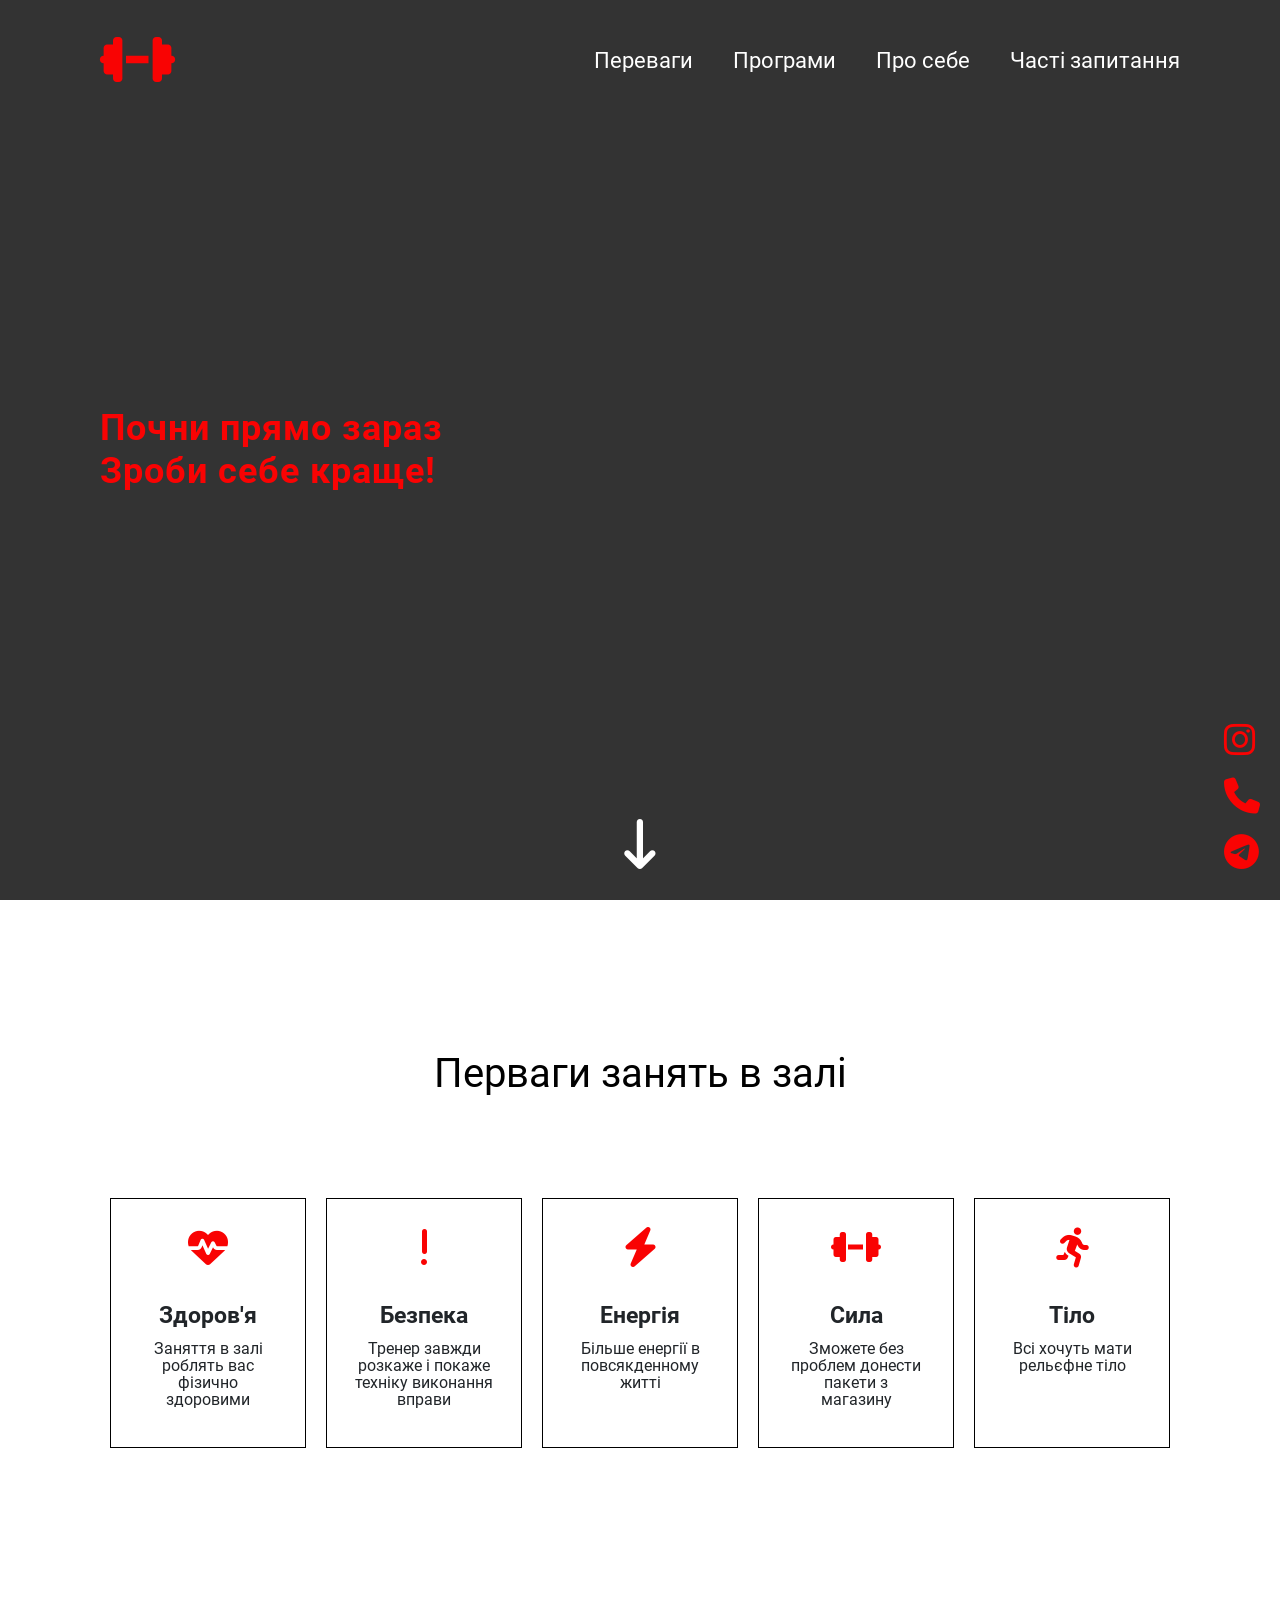
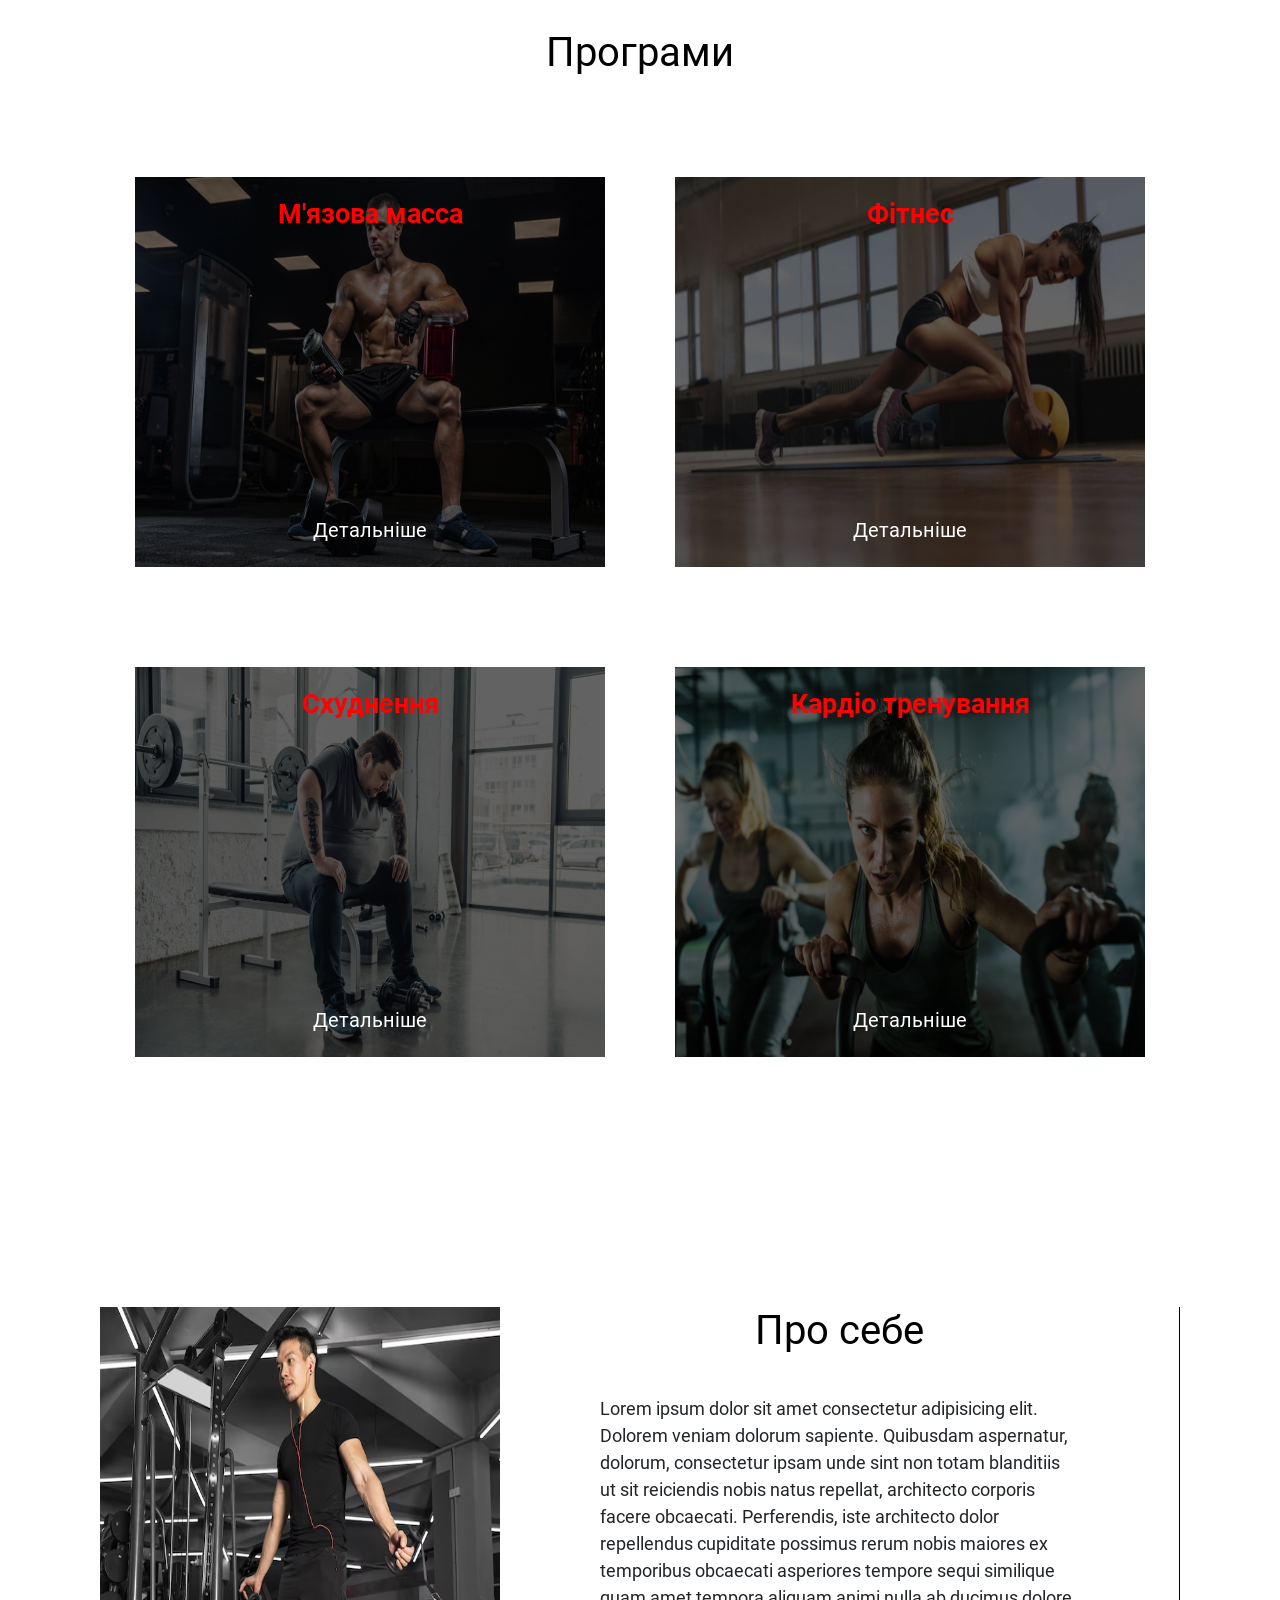
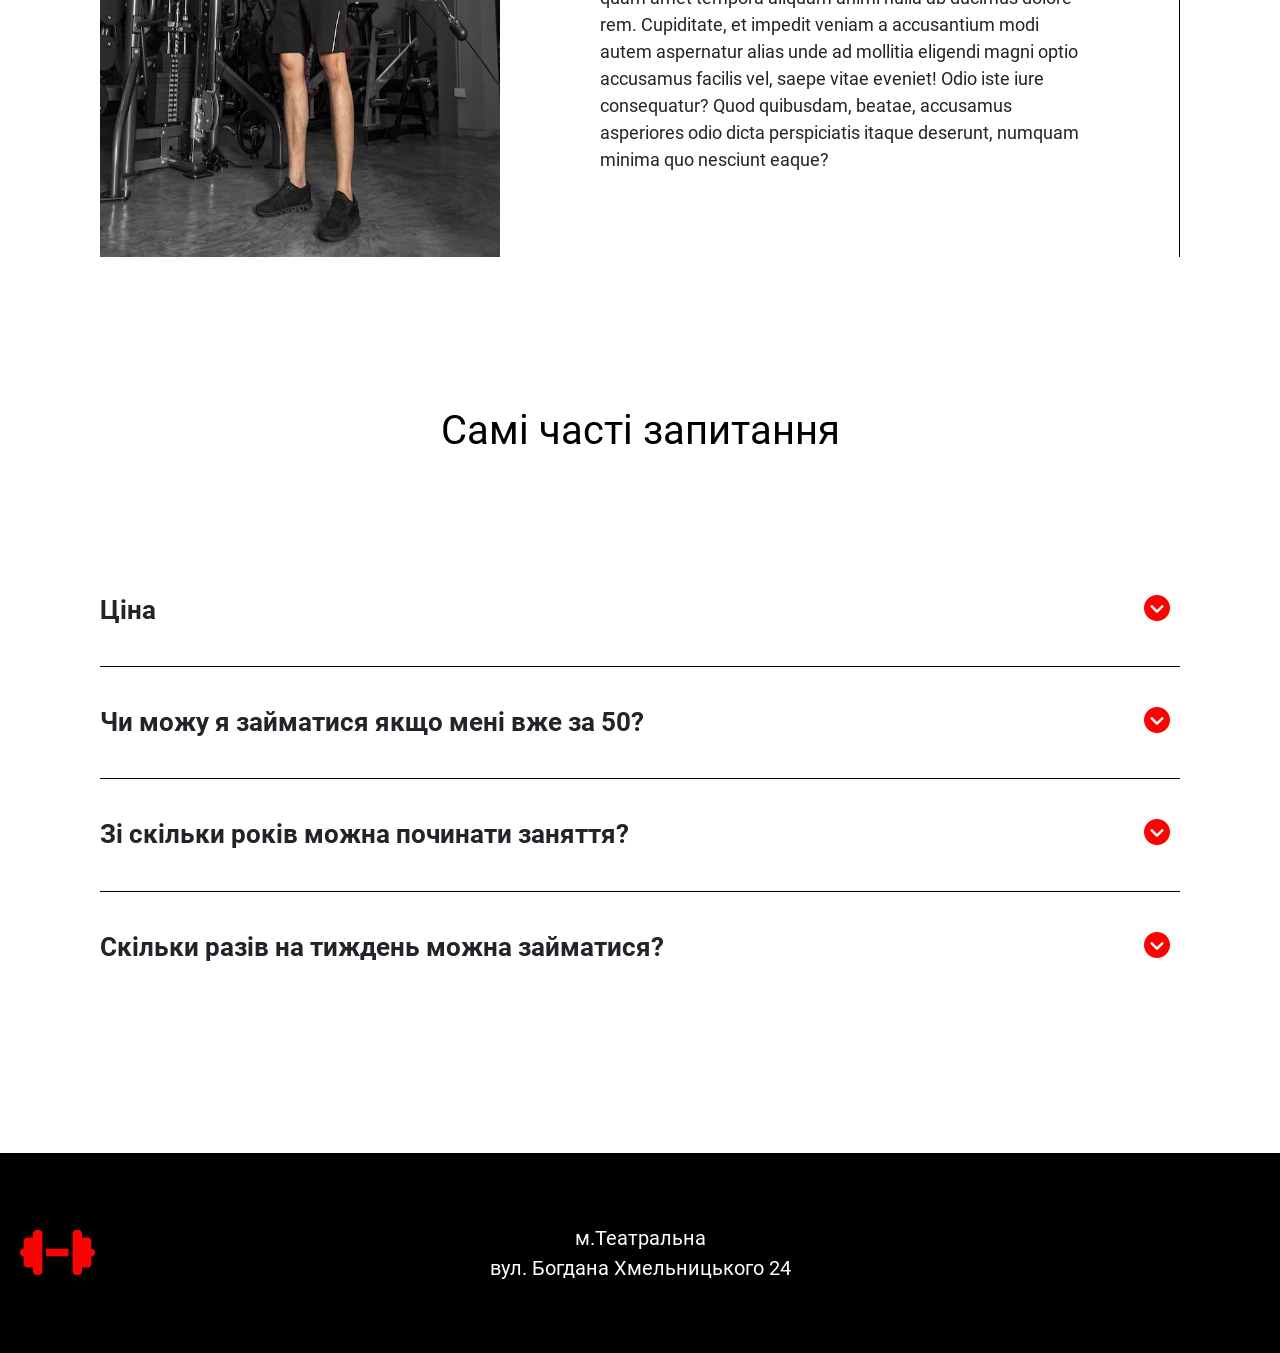
==== commit f22f22b1: "Update index.html" ====
--- a/index.html
+++ b/index.html
@@ -22,4 +22,4 @@
     <link rel="manifest" href="icons/favicon//manifest.json">
     <meta name="msapplication-TileColor" content="#ffffff">
     <meta name="msapplication-TileImage" content="icons/favicon//ms-icon-144x144.png">
-    <meta name="theme-color" content="#ffffff"> --><link rel="stylesheet" href="css/style.min.css"></head><body><section class="promo"><div class="promo__wrapper"><header class="header"><div class="logo"><i class="fa-solid fa-dumbbell animate__animated animate__flip animate__delay-2s animate__slower wow"></i></div><div class="promo-links"><a href="#benefits" class="promo-links__link">Переваги</a> <a href="#programs" class="promo-links__link">Програми</a> <a href="#about_me" class="promo-links__link">Про себе</a> <a href="#questions" class="promo-links__link">Часті запитання</a></div></header><div class="promo-title"><h1 class="promo-title__text">Почни прямо зараз<br>Зроби себе краще!</h1></div><a href="#benefits" class="promo__arrow"><i class="fa-solid fa-arrow-down-long"></i></a></div><div class="burger-menu"><ul class="burger-menu-list"><li class="burger-menu-link"><a href="#benefits">Преимущества <i class="fa-solid fa-caret-right"></i></a></li><li class="burger-menu-link"><a href="#programs">Программы <i class="fa-solid fa-caret-right"></i></a></li><li class="burger-menu-link"><a href="#about_me">О себе <i class="fa-solid fa-caret-right"></i></a></li><li class="burger-menu-link"><a href="#questions">Частые вопросы <i class="fa-solid fa-caret-right"></i></a></li></ul><div class="burger-menu__social"><a href="#" class="social__link"><i class="fa-brands fa-instagram"></i> </a><a href="#" class="social__link"><i class="fa-solid fa-phone"></i> </a><a href="#" class="social__link"><i class="fa-brands fa-telegram"></i></a></div><i class="fa-solid fa-bars burger-menu__open"></i> <i class="fa-solid fa-xmark burger-menu__close"></i></div></section><section class="benefits" id="benefits"><h1 class="title">Перваги занять в залі</h1><div class="benefits-wrapper"><div class="benefits-item animate__fadeInUp animate__animated animate__slow wow"><i class="fa-solid fa-heart-pulse"></i><h3 class="benefits-title">Здоров'я</h3><p class="benefits-descr">Заняття в залі роблять вас фізично здоровими</p></div><div class="benefits-item animate__fadeInUp animate__animated animate__slow wow"><i class="fa-solid fa-exclamation"></i><h3 class="benefits-title">Безпека</h3><p class="benefits-descr">Тренер завжди розкаже і покаже техніку виконання вправи</p></div><div class="benefits-item animate__fadeInUp animate__animated animate__slow wow"><i class="fa-solid fa-bolt"></i><h3 class="benefits-title">Енергія</h3><p class="benefits-descr">Більше енергії в повсякденному житті</p></div><div class="benefits-item animate__fadeInUp animate__animated animate__slow wow"><i class="fa-solid fa-dumbbell"></i><h3 class="benefits-title">Сила</h3><p class="benefits-descr">Зможете без проблем донести пакети з магазину</p></div><div class="benefits-item animate__fadeInUp animate__animated animate__slow wow"><i class="fa-solid fa-person-running"></i><h3 class="benefits-title">Тіло</h3><p class="benefits-descr">Всі хочуть мати рельєфне тіло</p></div></div></section><section class="programs" id="programs"><h1 class="title">Програми</h1><div class="programs-wrapper"><div class="programs-item animate__fadeInUp animate__animated animate__slow wow"><img src="img/programs/na_massu.jpg" alt="massa"><div class="programs-item__wrapper"><h3 class="programs-item__title">М'язова масса</h3><a href="#" class="programs-item__link">Детальніше</a><p class="programs-item__descr">1Lorem ipsum dolor, sit amet consectetur adipisicing elit. Hic, voluptas aspernatur quo ratione delectus magni sint rem sunt asperiores rerum minima, eius aperiam? Dolor quas dolores commodi temporibus ipsum tenetur laboriosam accusamus atque fugiat natus doloribus illo vel aperiam, iure maxime dolorem ut. Porro aspernatur nihil corporis beatae. Perspiciatis esse quod, non odio libero enim provident. Facere est, quo sit excepturi illum iusto! Suscipit minus ipsa placeat iusto natus est!</p><a href="#" class="programs-back">Назад</a></div></div><div class="programs-item animate__fadeInUp animate__animated animate__slow wow"><img src="img/programs/fitness.jpg" alt="fitnes"><div class="programs-item__wrapper"><h3 class="programs-item__title">Фітнес</h3><a href="#" class="programs-item__link">Детальніше</a><p class="programs-item__descr">2Lorem ipsum dolor, sit amet consectetur adipisicing elit. Hic, voluptas aspernatur quo ratione delectus magni sint rem sunt asperiores rerum minima, eius aperiam? Dolor quas dolores commodi temporibus ipsum tenetur laboriosam accusamus atque fugiat natus doloribus illo vel aperiam, iure maxime dolorem ut. Porro aspernatur nihil corporis beatae. Perspiciatis esse quod, non odio libero enim provident. Facere est, quo sit excepturi illum iusto! Suscipit minus ipsa placeat iusto natus est!</p><a href="#" class="programs-back">Назад</a></div></div><div class="programs-item animate__fadeInUp animate__animated animate__slow wow"><img src="img/programs/pohudanie.jpg" alt="pohudenie"><div class="programs-item__wrapper"><h3 class="programs-item__title">Схуднення</h3><a href="#" class="programs-item__link">Детальніше</a><p class="programs-item__descr">3Lorem ipsum dolor, sit amet consectetur adipisicing elit. Hic, voluptas aspernatur quo ratione delectus magni sint rem sunt asperiores rerum minima, eius aperiam? Dolor quas dolores commodi temporibus ipsum tenetur laboriosam accusamus atque fugiat natus doloribus illo vel aperiam, iure maxime dolorem ut. Porro aspernatur nihil corporis beatae. Perspiciatis esse quod, non odio libero enim provident. Facere est, quo sit excepturi illum iusto! Suscipit minus ipsa placeat iusto natus est!</p><a href="#" class="programs-back">Назад</a></div></div><div class="programs-item animate__fadeInUp animate__animated animate__slow wow"><img src="img/programs/kardio.jpg" alt="massa"><div class="programs-item__wrapper"><h3 class="programs-item__title">Кардіо тренування</h3><a href="#" class="programs-item__link">Подробнее</a><p class="programs-item__descr">1Lorem ipsum dolor, sit amet consectetur adipisicing elit. Hic, voluptas aspernatur quo ratione delectus magni sint rem sunt asperiores rerum minima, eius aperiam? Dolor quas dolores commodi temporibus ipsum tenetur laboriosam accusamus atque fugiat natus doloribus illo vel aperiam, iure maxime dolorem ut. Porro aspernatur nihil corporis beatae. Perspiciatis esse quod, non odio libero enim provident. Facere est, quo sit excepturi illum iusto! Suscipit minus ipsa placeat iusto natus est!</p><a href="#" class="programs-back">Назад</a></div></div></div></section><section class="about_me" id="about_me"><div class="about_me__wrapper animate__fadeInUp animate__animated animate__slow wow"><img src="img/me/me2.jpg" alt="me"><div class="about_me__descr"><h1 class="title">Про себе</h1><p>Lorem ipsum dolor sit amet consectetur adipisicing elit. Dolorem veniam dolorum sapiente. Quibusdam aspernatur, dolorum, consectetur ipsam unde sint non totam blanditiis ut sit reiciendis nobis natus repellat, architecto corporis facere obcaecati. Perferendis, iste architecto dolor repellendus cupiditate possimus rerum nobis maiores ex temporibus obcaecati asperiores tempore sequi similique quam amet tempora aliquam animi nulla ab ducimus dolore rem. Cupiditate, et impedit veniam a accusantium modi autem aspernatur alias unde ad mollitia eligendi magni optio accusamus facilis vel, saepe vitae eveniet! Odio iste iure consequatur? Quod quibusdam, beatae, accusamus asperiores odio dicta perspiciatis itaque deserunt, numquam minima quo nesciunt eaque?</p></div></div></section><section class="questions" id="questions"><h1 class="title">Самі часті запитання</h1><ul class="question-list"><li class="questions-item animate__fadeInUp animate__animated animate__slow wow"><h2 class="questions-question">Ціна</h2><p class="questions-response">Lorem ipsum dolor sit amet consectetur adipisicing elit. Dicta quasi nemo odio nam corporis atque autem, quam soluta ex iste. Praesentium laborum explicabo quam consectetur aperiam neque? Vero, neque blanditiis!</p><i class="fa-solid fa-circle-chevron-down questions-btn"></i></li><li class="questions-item animate__fadeInUp animate__animated animate__slow wow"><h2 class="questions-question">Чи можу я займатися якщо мені вже за 50?</h2><p class="questions-response">Lorem ipsum dolor sit amet consectetur adipisicing elit. Dicta quasi nemo odio nam corporis atque autem, quam soluta ex iste. Praesentium laborum explicabo quam consectetur aperiam neque? Vero, neque blanditiis!</p><i class="fa-solid fa-circle-chevron-down questions-btn"></i></li><li class="questions-item animate__fadeInUp animate__animated animate__slow wow"><h2 class="questions-question">Зі скільки років можна починати заняття?</h2><p class="questions-response">Lorem ipsum dolor sit amet consectetur adipisicing elit. Dicta quasi nemo odio nam corporis atque autem, quam soluta ex iste. Praesentium laborum explicabo quam consectetur aperiam neque? Vero, neque blanditiis!</p><i class="fa-solid fa-circle-chevron-down questions-btn"></i></li><li class="questions-item animate__fadeInUp animate__animated animate__slow wow"><h2 class="questions-question">Скільки разів на тиждень можна займатися?</h2><p class="questions-response">Lorem ipsum dolor sit amet consectetur adipisicing elit. Dicta quasi nemo odio nam corporis atque autem, quam soluta ex iste. Praesentium laborum explicabo quam consectetur aperiam neque? Vero, neque blanditiis!</p><i class="fa-solid fa-circle-chevron-down questions-btn"></i></li></ul></section><footer><div class="footer-wrapper"><div class="logo"><i class="fa-solid fa-dumbbell animate__animated animate__flip animate__delay-2s animate__slower wow"></i></div><p class="address">м.Театральна<br>вул. Богдана Хмельницького 24</p></div></footer><div class="social"><a href="https://www.instagram.com/vanyakurkodym/" class="social__link"><i class="fa-brands fa-instagram"></i> </a><a href="tel:+380980467298" class="social__link"><i class="fa-solid fa-phone"></i> </a><a href="tg://resolve?domain=Vanyabr" class="social__link"><i class="fa-brands fa-telegram"></i></a></div><script src="js/wow.min.js"></script><script src="js/script.js"></script></body></html>+    <meta name="theme-color" content="#ffffff"> --><link rel="stylesheet" href="css/style.min.css"></head><body><section class="promo"><div class="promo__wrapper"><header class="header"><div class="logo"><i class="fa-solid fa-dumbbell animate__animated animate__flip animate__delay-2s animate__slower wow"></i></div><div class="promo-links"><a href="#benefits" class="promo-links__link">Переваги</a> <a href="#programs" class="promo-links__link">Програми</a> <a href="#about_me" class="promo-links__link">Про себе</a> <a href="#questions" class="promo-links__link">Часті запитання</a></div></header><div class="promo-title"><h1 class="promo-title__text">Почни прямо зараз<br>Зроби себе краще!</h1></div><a href="#benefits" class="promo__arrow"><i class="fa-solid fa-arrow-down-long"></i></a></div><div class="burger-menu"><ul class="burger-menu-list"><li class="burger-menu-link"><a href="#benefits">Преимущества <i class="fa-solid fa-caret-right"></i></a></li><li class="burger-menu-link"><a href="#programs">Программы <i class="fa-solid fa-caret-right"></i></a></li><li class="burger-menu-link"><a href="#about_me">О себе <i class="fa-solid fa-caret-right"></i></a></li><li class="burger-menu-link"><a href="#questions">Частые вопросы <i class="fa-solid fa-caret-right"></i></a></li></ul><div class="burger-menu__social"><a href="#" class="social__link"><i class="fa-brands fa-instagram"></i> </a><a href="#" class="social__link"><i class="fa-solid fa-phone"></i> </a><a href="#" class="social__link"><i class="fa-brands fa-telegram"></i></a></div><i class="fa-solid fa-bars burger-menu__open"></i> <i class="fa-solid fa-xmark burger-menu__close"></i></div></section><section class="benefits" id="benefits"><h1 class="title">Перваги занять в залі</h1><div class="benefits-wrapper"><div class="benefits-item animate__fadeInUp animate__animated animate__slow wow"><i class="fa-solid fa-heart-pulse"></i><h3 class="benefits-title">Здоров'я</h3><p class="benefits-descr">Заняття в залі роблять вас фізично здоровими</p></div><div class="benefits-item animate__fadeInUp animate__animated animate__slow wow"><i class="fa-solid fa-exclamation"></i><h3 class="benefits-title">Безпека</h3><p class="benefits-descr">Тренер завжди розкаже і покаже техніку виконання вправи</p></div><div class="benefits-item animate__fadeInUp animate__animated animate__slow wow"><i class="fa-solid fa-bolt"></i><h3 class="benefits-title">Енергія</h3><p class="benefits-descr">Більше енергії в повсякденному житті</p></div><div class="benefits-item animate__fadeInUp animate__animated animate__slow wow"><i class="fa-solid fa-dumbbell"></i><h3 class="benefits-title">Сила</h3><p class="benefits-descr">Зможете без проблем донести пакети з магазину</p></div><div class="benefits-item animate__fadeInUp animate__animated animate__slow wow"><i class="fa-solid fa-person-running"></i><h3 class="benefits-title">Тіло</h3><p class="benefits-descr">Всі хочуть мати рельєфне тіло</p></div></div></section><section class="programs" id="programs"><h1 class="title">Програми</h1><div class="programs-wrapper"><div class="programs-item animate__fadeInUp animate__animated animate__slow wow"><img src="img/programs/na_massu.jpg" alt="massa"><div class="programs-item__wrapper"><h3 class="programs-item__title">М'язова масса</h3><a href="#" class="programs-item__link">Детальніше</a><p class="programs-item__descr">1Lorem ipsum dolor, sit amet consectetur adipisicing elit. Hic, voluptas aspernatur quo ratione delectus magni sint rem sunt asperiores rerum minima, eius aperiam? Dolor quas dolores commodi temporibus ipsum tenetur laboriosam accusamus atque fugiat natus doloribus illo vel aperiam, iure maxime dolorem ut. Porro aspernatur nihil corporis beatae. Perspiciatis esse quod, non odio libero enim provident. Facere est, quo sit excepturi illum iusto! Suscipit minus ipsa placeat iusto natus est!</p><a href="#" class="programs-back">Назад</a></div></div><div class="programs-item animate__fadeInUp animate__animated animate__slow wow"><img src="img/programs/fitness.jpg" alt="fitnes"><div class="programs-item__wrapper"><h3 class="programs-item__title">Фітнес</h3><a href="#" class="programs-item__link">Детальніше</a><p class="programs-item__descr">2Lorem ipsum dolor, sit amet consectetur adipisicing elit. Hic, voluptas aspernatur quo ratione delectus magni sint rem sunt asperiores rerum minima, eius aperiam? Dolor quas dolores commodi temporibus ipsum tenetur laboriosam accusamus atque fugiat natus doloribus illo vel aperiam, iure maxime dolorem ut. Porro aspernatur nihil corporis beatae. Perspiciatis esse quod, non odio libero enim provident. Facere est, quo sit excepturi illum iusto! Suscipit minus ipsa placeat iusto natus est!</p><a href="#" class="programs-back">Назад</a></div></div><div class="programs-item animate__fadeInUp animate__animated animate__slow wow"><img src="img/programs/pohudanie.jpg" alt="pohudenie"><div class="programs-item__wrapper"><h3 class="programs-item__title">Схуднення</h3><a href="#" class="programs-item__link">Детальніше</a><p class="programs-item__descr">3Lorem ipsum dolor, sit amet consectetur adipisicing elit. Hic, voluptas aspernatur quo ratione delectus magni sint rem sunt asperiores rerum minima, eius aperiam? Dolor quas dolores commodi temporibus ipsum tenetur laboriosam accusamus atque fugiat natus doloribus illo vel aperiam, iure maxime dolorem ut. Porro aspernatur nihil corporis beatae. Perspiciatis esse quod, non odio libero enim provident. Facere est, quo sit excepturi illum iusto! Suscipit minus ipsa placeat iusto natus est!</p><a href="#" class="programs-back">Назад</a></div></div><div class="programs-item animate__fadeInUp animate__animated animate__slow wow"><img src="img/programs/kardio.jpg" alt="massa"><div class="programs-item__wrapper"><h3 class="programs-item__title">Кардіо тренування</h3><a href="#" class="programs-item__link">Детальніше</a><p class="programs-item__descr">1Lorem ipsum dolor, sit amet consectetur adipisicing elit. Hic, voluptas aspernatur quo ratione delectus magni sint rem sunt asperiores rerum minima, eius aperiam? Dolor quas dolores commodi temporibus ipsum tenetur laboriosam accusamus atque fugiat natus doloribus illo vel aperiam, iure maxime dolorem ut. Porro aspernatur nihil corporis beatae. Perspiciatis esse quod, non odio libero enim provident. Facere est, quo sit excepturi illum iusto! Suscipit minus ipsa placeat iusto natus est!</p><a href="#" class="programs-back">Назад</a></div></div></div></section><section class="about_me" id="about_me"><div class="about_me__wrapper animate__fadeInUp animate__animated animate__slow wow"><img src="img/me/me2.jpg" alt="me"><div class="about_me__descr"><h1 class="title">Про себе</h1><p>Lorem ipsum dolor sit amet consectetur adipisicing elit. Dolorem veniam dolorum sapiente. Quibusdam aspernatur, dolorum, consectetur ipsam unde sint non totam blanditiis ut sit reiciendis nobis natus repellat, architecto corporis facere obcaecati. Perferendis, iste architecto dolor repellendus cupiditate possimus rerum nobis maiores ex temporibus obcaecati asperiores tempore sequi similique quam amet tempora aliquam animi nulla ab ducimus dolore rem. Cupiditate, et impedit veniam a accusantium modi autem aspernatur alias unde ad mollitia eligendi magni optio accusamus facilis vel, saepe vitae eveniet! Odio iste iure consequatur? Quod quibusdam, beatae, accusamus asperiores odio dicta perspiciatis itaque deserunt, numquam minima quo nesciunt eaque?</p></div></div></section><section class="questions" id="questions"><h1 class="title">Самі часті запитання</h1><ul class="question-list"><li class="questions-item animate__fadeInUp animate__animated animate__slow wow"><h2 class="questions-question">Ціна</h2><p class="questions-response">Lorem ipsum dolor sit amet consectetur adipisicing elit. Dicta quasi nemo odio nam corporis atque autem, quam soluta ex iste. Praesentium laborum explicabo quam consectetur aperiam neque? Vero, neque blanditiis!</p><i class="fa-solid fa-circle-chevron-down questions-btn"></i></li><li class="questions-item animate__fadeInUp animate__animated animate__slow wow"><h2 class="questions-question">Чи можу я займатися якщо мені вже за 50?</h2><p class="questions-response">Lorem ipsum dolor sit amet consectetur adipisicing elit. Dicta quasi nemo odio nam corporis atque autem, quam soluta ex iste. Praesentium laborum explicabo quam consectetur aperiam neque? Vero, neque blanditiis!</p><i class="fa-solid fa-circle-chevron-down questions-btn"></i></li><li class="questions-item animate__fadeInUp animate__animated animate__slow wow"><h2 class="questions-question">Зі скільки років можна починати заняття?</h2><p class="questions-response">Lorem ipsum dolor sit amet consectetur adipisicing elit. Dicta quasi nemo odio nam corporis atque autem, quam soluta ex iste. Praesentium laborum explicabo quam consectetur aperiam neque? Vero, neque blanditiis!</p><i class="fa-solid fa-circle-chevron-down questions-btn"></i></li><li class="questions-item animate__fadeInUp animate__animated animate__slow wow"><h2 class="questions-question">Скільки разів на тиждень можна займатися?</h2><p class="questions-response">Lorem ipsum dolor sit amet consectetur adipisicing elit. Dicta quasi nemo odio nam corporis atque autem, quam soluta ex iste. Praesentium laborum explicabo quam consectetur aperiam neque? Vero, neque blanditiis!</p><i class="fa-solid fa-circle-chevron-down questions-btn"></i></li></ul></section><footer><div class="footer-wrapper"><div class="logo"><i class="fa-solid fa-dumbbell animate__animated animate__flip animate__delay-2s animate__slower wow"></i></div><p class="address">м.Театральна<br>вул. Богдана Хмельницького 24</p></div></footer><div class="social"><a href="https://www.instagram.com/vanyakurkodym/" class="social__link"><i class="fa-brands fa-instagram"></i> </a><a href="tel:+380980467298" class="social__link"><i class="fa-solid fa-phone"></i> </a><a href="tg://resolve?domain=Vanyabr" class="social__link"><i class="fa-brands fa-telegram"></i></a></div><script src="js/wow.min.js"></script><script src="js/script.js"></script></body></html>
